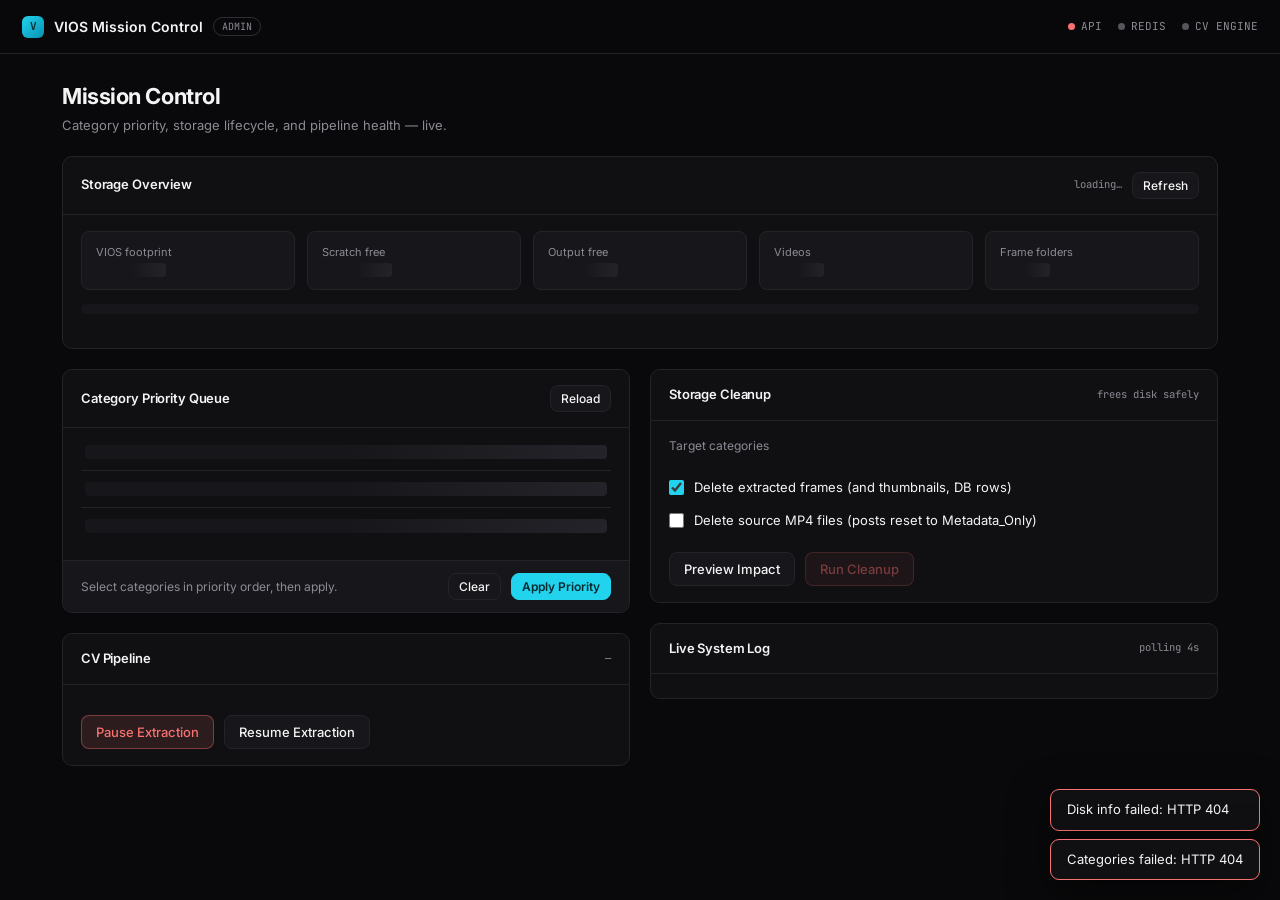
==== admin_ui.html @ 89eae7f7 "Speed up the UI, fix search, narratives, storage numbers and graph clicks Six defects, each with an " ====
<!DOCTYPE html>
<html lang="en">
<head>
<meta charset="UTF-8">
<meta name="viewport" content="width=device-width, initial-scale=1.0">
<meta name="theme-color" content="#09090b">
<title>VIOS — Mission Control</title>
<link rel="preconnect" href="https://fonts.googleapis.com">
<link rel="preconnect" href="https://fonts.gstatic.com" crossorigin>
<link href="https://fonts.googleapis.com/css2?family=Inter:wght@400;500;600;700&family=JetBrains+Mono:wght@400;500;600&display=swap" rel="stylesheet">
<style>
:root {
  --bg: #09090b; --surface: #101013; --surface-2: #17171b;
  --border: #232329; --border-strong: #2e2e36;
  --text: #f4f4f5; --text-dim: #8b8b94; --text-faint: #55555e;
  --accent: #22d3ee; --accent-dim: rgba(34,211,238,0.14);
  --danger: #f87171; --danger-dim: rgba(248,113,113,0.12);
  --ok: #34d399; --warn: #fbbf24;
  --radius: 10px;
  --font-sans: 'Inter', system-ui, sans-serif;
  --font-mono: 'JetBrains Mono', ui-monospace, monospace;
}
* { margin: 0; padding: 0; box-sizing: border-box; }
html, body { min-height: 100%; background: var(--bg); }
body { font-family: var(--font-sans); color: var(--text); font-size: 14px; line-height: 1.5; -webkit-font-smoothing: antialiased; }
button { font-family: inherit; cursor: pointer; }
::-webkit-scrollbar { width: 8px; height: 8px; }
::-webkit-scrollbar-thumb { background: var(--border-strong); border-radius: 4px; }

header.topbar {
  position: sticky; top: 0; z-index: 50;
  display: flex; align-items: center; gap: 14px;
  padding: 0 22px; height: 54px;
  border-bottom: 1px solid var(--border);
  background: rgba(9,9,11,0.92); backdrop-filter: blur(8px);
}
.brand { display: flex; align-items: center; gap: 10px; }
.brand-mark {
  width: 22px; height: 22px; border-radius: 6px;
  background: linear-gradient(135deg, var(--accent), #0891b2);
  display: flex; align-items: center; justify-content: center;
  font-family: var(--font-mono); font-weight: 600; font-size: 11px; color: #062a30;
}
.brand-name { font-weight: 600; font-size: 14px; }
.brand-tag { font-family: var(--font-mono); font-size: 10px; color: var(--text-dim); border: 1px solid var(--border-strong); border-radius: 99px; padding: 1px 8px; }
.health-strip { margin-left: auto; display: flex; align-items: center; gap: 16px; font-family: var(--font-mono); font-size: 11px; color: var(--text-dim); }
.pill { display: flex; align-items: center; gap: 6px; }
.dot { width: 7px; height: 7px; border-radius: 50%; background: var(--text-faint); }
.dot.on { background: var(--ok); box-shadow: 0 0 8px rgba(52,211,153,0.5); }
.dot.off { background: var(--danger); }
.dot.warn { background: var(--warn); }

main { max-width: 1200px; margin: 0 auto; padding: 26px 22px 60px; display: flex; flex-direction: column; gap: 20px; }

.page-title h1 { font-size: 22px; font-weight: 700; letter-spacing: -0.02em; }
.page-title p { color: var(--text-dim); font-size: 13px; margin-top: 3px; }

.row { display: flex; gap: 20px; flex-wrap: wrap; }
.col { flex: 1; min-width: 320px; display: flex; flex-direction: column; gap: 20px; }

.card { background: var(--surface); border: 1px solid var(--border); border-radius: var(--radius); }
.card-head { display: flex; align-items: center; justify-content: space-between; gap: 10px; padding: 15px 18px; border-bottom: 1px solid var(--border); }
.card-head h2 { font-size: 13px; font-weight: 600; letter-spacing: -0.01em; }
.card-head .sub { font-family: var(--font-mono); font-size: 10.5px; color: var(--text-dim); }
.card-body { padding: 16px 18px; }

/* stat grid */
.stat-grid { display: grid; grid-template-columns: repeat(auto-fit, minmax(120px, 1fr)); gap: 12px; }
.stat { background: var(--surface-2); border: 1px solid var(--border); border-radius: 8px; padding: 12px 14px; }
.stat .lbl { font-size: 11px; color: var(--text-dim); margin-bottom: 3px; }
.stat .val { font-family: var(--font-mono); font-size: 18px; font-weight: 600; letter-spacing: -0.02em; }
.stat .val small { font-size: 11px; color: var(--text-dim); font-weight: 400; }

.disk-bar { display: flex; height: 10px; border-radius: 5px; overflow: hidden; background: var(--surface-2); margin: 14px 0 8px; }
.disk-bar div { height: 100%; transition: width 0.35s ease; }
.disk-legend { display: flex; flex-wrap: wrap; gap: 14px; font-family: var(--font-mono); font-size: 10.5px; color: var(--text-dim); }
/* Colour comes from the --c custom property each segment sets, so the legend
   and the bar can never drift out of sync the way two hardcoded lists did. */
.disk-legend .lg::before { content: ''; display: inline-block; width: 8px; height: 8px; border-radius: 2px; margin-right: 5px; vertical-align: -1px; background: var(--c, var(--border-strong)); }
.disk-legend .lg b { color: var(--text); font-weight: 600; }
.disk-host { margin-top: 10px; font-family: var(--font-mono); font-size: 10px; color: var(--text-dim); opacity: 0.75; }

/* Output-quota meter. Kaggle stops writes at ~19.5 GB no matter what the host
   mount reports, so this is the number that actually ends a session. */
.qbar { height: 4px; border-radius: 2px; background: var(--border); margin-top: 7px; overflow: hidden; }
.qbar::after { content: ''; display: block; height: 100%; width: var(--pct, 0%); background: var(--qc, var(--ok)); transition: width 0.35s ease; }
.qnote { font-family: var(--font-mono); font-size: 9.5px; color: var(--text-dim); margin-top: 4px; }

/* buttons */
.btn {
  display: inline-flex; align-items: center; gap: 7px; justify-content: center;
  background: var(--surface-2); color: var(--text);
  border: 1px solid var(--border); border-radius: 8px;
  padding: 8px 14px; font-size: 13px; font-weight: 500;
  transition: border-color 0.15s, background 0.15s;
}
.btn:hover:not(:disabled) { border-color: var(--border-strong); background: var(--border); }
.btn:disabled { opacity: 0.45; cursor: not-allowed; }
.btn.primary { background: var(--accent); border-color: var(--accent); color: #062a30; font-weight: 600; }
.btn.primary:hover:not(:disabled) { filter: brightness(1.1); background: var(--accent); }
.btn.danger { background: var(--danger-dim); border-color: rgba(248,113,113,0.4); color: var(--danger); }
.btn.danger:hover:not(:disabled) { border-color: var(--danger); }
.btn.sm { padding: 5px 10px; font-size: 12px; }
.btn .spin { width: 12px; height: 12px; border: 2px solid rgba(0,0,0,0.2); border-top-color: currentColor; border-radius: 50%; animation: rot 0.8s linear infinite; }
@keyframes rot { to { transform: rotate(360deg); } }

/* category table */
.cat-list { display: flex; flex-direction: column; }
.cat-row {
  display: flex; align-items: center; gap: 12px;
  padding: 11px 4px; border-bottom: 1px solid var(--border);
}
.cat-row:last-child { border-bottom: none; }
.cat-check {
  width: 18px; height: 18px; flex-shrink: 0; border-radius: 5px;
  border: 1.5px solid var(--border-strong); background: var(--surface-2);
  display: flex; align-items: center; justify-content: center;
  cursor: pointer; transition: all 0.12s; color: transparent; font-size: 12px;
}
.cat-row.sel .cat-check { background: var(--accent); border-color: var(--accent); color: #062a30; }
.cat-name { font-weight: 500; font-size: 13px; flex: 1; min-width: 0; white-space: nowrap; overflow: hidden; text-overflow: ellipsis; }
.cat-row.sel .cat-name { color: var(--accent); }
.cat-stats { display: flex; gap: 10px; font-family: var(--font-mono); font-size: 10.5px; color: var(--text-dim); flex-shrink: 0; }
.q-badge {
  font-family: var(--font-mono); font-size: 10px; color: var(--accent);
  background: var(--accent-dim); border-radius: 99px; padding: 1px 8px; flex-shrink: 0;
}
.apply-bar {
  display: flex; align-items: center; gap: 10px; flex-wrap: wrap;
  padding: 12px 18px; border-top: 1px solid var(--border);
  background: var(--surface-2); border-radius: 0 0 var(--radius) var(--radius);
}
.apply-note { font-size: 12px; color: var(--text-dim); flex: 1; min-width: 160px; }

/* cleanup */
.chk-line { display: flex; align-items: center; gap: 10px; padding: 7px 0; cursor: pointer; user-select: none; font-size: 13px; }
.chk-line input { accent-color: var(--accent); width: 15px; height: 15px; }
.preview-box {
  display: none; margin-top: 12px; padding: 12px 14px;
  background: var(--danger-dim); border: 1px solid rgba(248,113,113,0.35);
  border-radius: 8px; font-size: 13px;
}
.preview-box.on { display: block; }
.preview-box b { font-family: var(--font-mono); color: var(--danger); }
.cleanup-cats { display: flex; flex-wrap: wrap; gap: 7px; margin-bottom: 8px; }
.cc-chip {
  font-size: 12px; padding: 4px 12px; border-radius: 99px;
  border: 1px solid var(--border-strong); background: var(--surface-2);
  color: var(--text-dim); cursor: pointer; transition: all 0.12s;
}
.cc-chip.sel { border-color: var(--danger); color: var(--danger); background: var(--danger-dim); }

/* queue metrics */
.qm-grid { display: grid; grid-template-columns: repeat(auto-fit, minmax(110px, 1fr)); gap: 10px; }

/* logs */
.log-box {
  max-height: 300px; overflow-y: auto; padding: 12px 16px;
  font-family: var(--font-mono); font-size: 11px; line-height: 1.75; color: var(--text-dim);
}
.log-line { white-space: nowrap; overflow: hidden; text-overflow: ellipsis; }
.log-line .lv-ERROR { color: var(--danger); } .log-line .lv-WARN { color: var(--warn); }
.log-line .lv-SUCCESS { color: var(--ok); } .log-line .lv-INFO { color: var(--text-dim); }
.log-line .src { color: var(--accent); }

/* skeleton + toast */
.skel { height: 14px; border-radius: 4px; background: linear-gradient(90deg, var(--surface-2) 25%, var(--border) 50%, var(--surface-2) 75%); background-size: 200% 100%; animation: shim 1.4s infinite; }
@keyframes shim { to { background-position: -200% 0; } }
.toasts { position: fixed; bottom: 20px; right: 20px; z-index: 200; display: flex; flex-direction: column; gap: 8px; }
.toast {
  background: var(--surface); border: 1px solid var(--border-strong); border-radius: 9px;
  padding: 10px 16px; font-size: 13px; max-width: 380px;
  box-shadow: 0 12px 40px rgba(0,0,0,0.55); animation: slideIn 0.22s ease;
}
.toast.err { border-color: var(--danger); } .toast.ok { border-color: var(--ok); }
@keyframes slideIn { from { transform: translateX(24px); opacity: 0; } to { transform: none; opacity: 1; } }

/* confirm modal */
.modal-bg { position: fixed; inset: 0; background: rgba(0,0,0,0.65); z-index: 150; display: none; align-items: center; justify-content: center; padding: 20px; }
.modal-bg.on { display: flex; }
.modal { background: var(--surface); border: 1px solid var(--border-strong); border-radius: 14px; padding: 24px; max-width: 420px; width: 100%; box-shadow: 0 24px 80px rgba(0,0,0,0.7); }
.modal h3 { font-size: 16px; font-weight: 700; margin-bottom: 8px; }
.modal p { font-size: 13px; color: var(--text-dim); margin-bottom: 18px; }
.modal p b { color: var(--danger); font-family: var(--font-mono); }
.modal .acts { display: flex; gap: 10px; justify-content: flex-end; }
</style>
</head>
<body>

<header class="topbar">
  <div class="brand">
    <div class="brand-mark">V</div>
    <span class="brand-name">VIOS Mission Control</span>
    <span class="brand-tag">ADMIN</span>
  </div>
  <div class="health-strip">
    <span class="pill"><span class="dot" id="dotApi"></span>API</span>
    <span class="pill"><span class="dot" id="dotRedis"></span>REDIS</span>
    <span class="pill"><span class="dot" id="dotCv"></span>CV ENGINE</span>
  </div>
</header>

<main>
  <div class="page-title">
    <h1>Mission Control</h1>
    <p>Category priority, storage lifecycle, and pipeline health — live.</p>
  </div>

  <!-- DISK -->
  <section class="card">
    <div class="card-head">
      <h2>Storage Overview</h2>
      <div style="display:flex;align-items:center;gap:10px;margin-left:auto">
        <span class="sub" id="diskSub">loading…</span>
        <button class="btn sm" onclick="loadDisk(true)" title="Re-walk the directories now, bypassing the 20s cache">Refresh</button>
      </div>
    </div>
    <div class="card-body">
      <div class="stat-grid" id="diskStats">
        <div class="stat"><div class="lbl">VIOS footprint</div><div class="val skel" style="width:70px">&nbsp;</div></div>
        <div class="stat"><div class="lbl">Scratch free</div><div class="val skel" style="width:70px">&nbsp;</div></div>
        <div class="stat"><div class="lbl">Output free</div><div class="val skel" style="width:70px">&nbsp;</div></div>
        <div class="stat"><div class="lbl">Videos</div><div class="val skel" style="width:50px">&nbsp;</div></div>
        <div class="stat"><div class="lbl">Frame folders</div><div class="val skel" style="width:50px">&nbsp;</div></div>
      </div>
      <div class="disk-bar" id="diskBar"></div>
      <div class="disk-legend" id="diskLegend"></div>
      <div class="disk-host" id="diskHost"></div>
    </div>
  </section>

  <div class="row">
    <div class="col">
      <!-- CATEGORY CONTROL -->
      <section class="card">
        <div class="card-head">
          <h2>Category Priority Queue</h2>
          <button class="btn sm" onclick="loadCategories(true)">Reload</button>
        </div>
        <div class="card-body" style="padding-top:6px">
          <div class="cat-list" id="catList">
            <div class="cat-row"><div class="skel" style="width:100%">&nbsp;</div></div>
            <div class="cat-row"><div class="skel" style="width:100%">&nbsp;</div></div>
            <div class="cat-row"><div class="skel" style="width:100%">&nbsp;</div></div>
          </div>
        </div>
        <div class="apply-bar">
          <span class="apply-note" id="applyNote">Select categories in priority order, then apply.</span>
          <button class="btn sm" onclick="clearSelection()">Clear</button>
          <button class="btn primary sm" id="applyBtn" onclick="applyCategories()">Apply Priority</button>
        </div>
      </section>

      <!-- QUEUE CONTROL -->
      <section class="card">
        <div class="card-head">
          <h2>CV Pipeline</h2>
          <span class="sub" id="cvState">—</span>
        </div>
        <div class="card-body">
          <div class="qm-grid" id="qmGrid"></div>
          <div style="display:flex; gap:10px; margin-top:14px">
            <button class="btn danger" id="pauseBtn" onclick="pipeline('pause')">Pause Extraction</button>
            <button class="btn" id="resumeBtn" onclick="pipeline('resume')">Resume Extraction</button>
          </div>
        </div>
      </section>
    </div>

    <div class="col">
      <!-- STORAGE CLEANUP -->
      <section class="card">
        <div class="card-head">
          <h2>Storage Cleanup</h2>
          <span class="sub">frees disk safely</span>
        </div>
        <div class="card-body">
          <div style="font-size:12px;color:var(--text-dim);margin-bottom:8px">Target categories</div>
          <div class="cleanup-cats" id="cleanupCats"></div>
          <label class="chk-line"><input type="checkbox" id="chkFrames" checked> Delete extracted frames (and thumbnails, DB rows)</label>
          <label class="chk-line"><input type="checkbox" id="chkVideos"> Delete source MP4 files (posts reset to Metadata_Only)</label>
          <div style="display:flex; gap:10px; margin-top:14px">
            <button class="btn" id="previewBtn" onclick="previewCleanup()">Preview Impact</button>
            <button class="btn danger" id="cleanBtn" onclick="askCleanup()" disabled>Run Cleanup</button>
          </div>
          <div class="preview-box" id="previewBox"></div>
        </div>
      </section>

      <!-- LOGS -->
      <section class="card">
        <div class="card-head">
          <h2>Live System Log</h2>
          <span class="sub" id="logSub">polling 4s</span>
        </div>
        <div class="log-box" id="logBox"></div>
      </section>
    </div>
  </div>
</main>

<div class="toasts" id="toasts"></div>

<div class="modal-bg" id="modalBg">
  <div class="modal">
    <h3>Confirm destructive cleanup</h3>
    <p id="modalText"></p>
    <div class="acts">
      <button class="btn" onclick="closeModal()">Cancel</button>
      <button class="btn danger" id="modalConfirm">Delete Permanently</button>
    </div>
  </div>
</div>

<script>
'use strict';
const $ = id => document.getElementById(id);

/* Escape anything interpolated into innerHTML. Disk paths and category names
   come from the filesystem, so they are not trusted markup. */
const esc = s => String(s ?? '').replace(/[&<>"']/g,
  c => ({ '&': '&amp;', '<': '&lt;', '>': '&gt;', '"': '&quot;', "'": '&#39;' }[c]));

/* ═══════ RESILIENT API LAYER ═══════
   Every call: 12s timeout, one automatic retry on network failure,
   structured error extraction — no more silent/opaque "API error". */
async function api(url, opts = {}, retries = 1) {
  for (let attempt = 0; ; attempt++) {
    const ctl = new AbortController();
    const timer = setTimeout(() => ctl.abort(), 12000);
    try {
      const res = await fetch(url, { ...opts, signal: ctl.signal });
      clearTimeout(timer);
      let data = null;
      try { data = await res.json(); } catch (e) { /* non-JSON */ }
      if (!res.ok) {
        const msg = (data && data.error) ? data.error : `HTTP ${res.status}`;
        throw new Error(msg);
      }
      setApiDot(true);
      return data;
    } catch (err) {
      clearTimeout(timer);
      const transient = err.name === 'AbortError' || err.message.includes('fetch') || err.message.includes('network');
      if (attempt < retries && transient) { await new Promise(r => setTimeout(r, 700)); continue; }
      setApiDot(false);
      throw err;
    }
  }
}
function setApiDot(ok) { $('dotApi').className = 'dot ' + (ok ? 'on' : 'off'); }

function showToast(msg, type = 'info') {
  const t = document.createElement('div');
  t.className = 'toast' + (type === 'error' ? ' err' : type === 'ok' ? ' ok' : '');
  t.textContent = msg;
  $('toasts').appendChild(t);
  setTimeout(() => { t.style.opacity = '0'; t.style.transition = 'opacity 0.3s'; setTimeout(() => t.remove(), 320); }, 3800);
}

/* ═══════ DISK ═══════
   Every number here is VIOS's own footprint, measured by walking the
   directories VIOS writes. The host mount's usage is shown separately as
   headroom — on shared infrastructure most of it is other tenants' bytes,
   and reporting it as "used" made the panel read 7075 GB when VIOS held 9. */
const DISK_SEGS = [
  ['videos',     'Videos',       '#4ea1ff'],
  ['frames',     'Frames',       '#37d39b'],
  ['thumbnails', 'Thumbs',       '#ffc857'],
  ['models',     'Model cache',  '#b78cff'],
  ['qdrant',     'Vectors',      '#ff8ac4'],
  ['neo4j',      'Graph',        '#7fe3d4'],
  ['archive',    'Omni archive', '#ff9f6e'],
  ['datalake',   'Data lake',    '#9aa7b8'],
];

async function loadDisk(manual = false) {
  try {
    const d = await api('/api/admin/disk' + (manual ? '?refresh=1' : ''));
    const b = d.breakdown || {};
    const labels = d.labels || {};
    const tiers = d.tiers || {};
    const host = d.host || {};
    const quota = tiers.output?.quota || {};
    const used = d.vios_used_gb ?? 0;

    $('diskSub').textContent =
      `${used} GB held by VIOS · ${tiers.scratch?.free_gb ?? 0} GB free on scratch`
      + (quota.tracked ? ` · output ${quota.pct_used}% of quota` : '');

    // The output quota leads, because it is the number that ends the session.
    // Scratch has ~1 TB free and is ephemeral; output is capped at ~19.5 GB and
    // is what "No space left on device" actually refers to.
    const qState = quota.state || 'ok';
    const qColor = qState === 'critical' ? 'var(--danger)'
                 : qState === 'warn' ? 'var(--warn)' : 'var(--ok)';
    $('diskStats').innerHTML = `
      <div class="stat" title="Sum of every directory VIOS writes — videos, frames, thumbnails, model cache, vectors, graph, archive and the data lake. Symlinked and hardlinked files are counted once.">
        <div class="lbl">VIOS footprint</div><div class="val">${used}<small> GB</small></div></div>
      <div class="stat" title="Free space on ${esc(tiers.scratch?.path || '?')} — ephemeral, cleared when the session ends.">
        <div class="lbl">Scratch free</div><div class="val">${tiers.scratch?.free_gb ?? 0}<small> GB</small></div></div>
      ${quota.tracked ? `
      <div class="stat" style="border-color:${qColor}33" title="Kaggle caps the output directory at ${quota.quota_gb} GB. This is the real limit — the host mount reports terabytes free, but writes fail at the quota.">
        <div class="lbl">Output quota</div>
        <div class="val" style="color:${qColor}">${quota.free_gb}<small> GB free</small></div>
        <div class="qbar" style="--pct:${Math.min(quota.pct_used, 100)}%;--qc:${qColor}"></div>
        <div class="qnote">${quota.used_gb} / ${quota.quota_gb} GB used</div>
      </div>` : `
      <div class="stat" title="Free space on ${esc(tiers.output?.path || '?')}.">
        <div class="lbl">Output free</div><div class="val">${tiers.output?.free_gb ?? 0}<small> GB</small></div></div>`}
      <div class="stat"><div class="lbl">Videos</div><div class="val">${d.video_file_count ?? 0}</div></div>
      <div class="stat"><div class="lbl">Frame folders</div><div class="val">${d.frame_folder_count ?? 0}</div></div>`;

    // Bar segments are proportional to VIOS's footprint, so they always sum
    // to 100% of something meaningful.
    const total = Math.max(used, 0.001);
    const pct = x => Math.max((x / total) * 100, 0).toFixed(2) + '%';
    $('diskBar').innerHTML = DISK_SEGS
      .filter(([k]) => (b[`${k}_gb`] || 0) > 0)
      .map(([k, name, color]) => {
        const gb = b[`${k}_gb`] || 0;
        return `<div style="width:${pct(gb)};background:${color}"
                     title="${esc(labels[k] || name)}: ${gb} GB (${pct(gb)} of VIOS's footprint)"></div>`;
      }).join('') || '<div style="width:100%;background:var(--line)"></div>';

    $('diskLegend').innerHTML = DISK_SEGS.map(([k, name, color]) => {
      const gb = b[`${k}_gb`] || 0;
      return `<span class="lg" style="--c:${color}${gb > 0 ? '' : ';opacity:.45'}">
                ${esc(labels[k] || name)} <b>${gb}</b> GB</span>`;
    }).join('');

    // Host mount is infrastructure trivia, not a VIOS measurement — kept for
    // context but never presented as this system's usage.
    $('diskHost').textContent = host.total_gb
      ? `Host mount ${esc(host.path || '')}: ${host.free_gb} GB free of ${host.total_gb} GB `
        + `(shared infrastructure — not VIOS's data)`
      : '';
  } catch (e) { showToast(`Disk info failed: ${e.message}`, 'error'); }
}

/* ═══════ CATEGORY CONTROL ═══════ */
let categories = [];
let selection = [];   // ordered priority list

async function loadCategories(manual = false) {
  try {
    const d = await api('/api/admin/categories');
    categories = d.categories || [];
    // Seed the selection from server truth (active_order), unless user is mid-edit
    if (!manual || selection.length === 0) selection = [...(d.active_order || [])];
    $('dotRedis').className = 'dot ' + (d.redis_online ? 'on' : 'off');
    renderCategories();
    renderCleanupChips();
    if (manual) showToast('Categories reloaded', 'ok');
  } catch (e) { showToast(`Categories failed: ${e.message}`, 'error'); }
}

function renderCategories() {
  const list = $('catList');
  if (!categories.length) {
    list.innerHTML = '<div style="padding:14px 4px;color:var(--text-dim);font-size:13px">No categories found in database.</div>';
    return;
  }
  const frag = document.createDocumentFragment();
  categories.forEach(c => {
    const row = document.createElement('div');
    const pos = selection.indexOf(c.name);
    row.className = 'cat-row' + (pos >= 0 ? ' sel' : '');
    row.innerHTML = `
      <div class="cat-check">&#10003;</div>
      <div class="cat-name">${c.name}</div>
      ${pos >= 0 ? `<span class="q-badge">P${pos + 1}</span>` : ''}
      <div class="cat-stats">
        <span>${c.video_count}vid</span>
        <span>${c.extracted_count}ext</span>
        <span>${c.disk_usage_mb >= 1024 ? (c.disk_usage_mb / 1024).toFixed(1) + 'GB' : c.disk_usage_mb + 'MB'}</span>
      </div>`;
    row.onclick = () => toggleCat(c.name);
    frag.appendChild(row);
  });
  list.replaceChildren(frag);
  $('applyNote').textContent = selection.length
    ? `Priority: ${selection.join(' → ')}`
    : 'No active categories — downloader runs in global order.';
}

function toggleCat(name) {
  const i = selection.indexOf(name);
  if (i >= 0) selection.splice(i, 1); else selection.push(name);
  renderCategories();
}
function clearSelection() { selection = []; renderCategories(); }

async function applyCategories() {
  const btn = $('applyBtn');
  btn.disabled = true; btn.innerHTML = '<span class="spin"></span> Applying…';
  try {
    const d = await api('/api/admin/categories/activate', {
      method: 'POST',
      headers: { 'Content-Type': 'application/json' },
      body: JSON.stringify({ categories: selection }),
    });
    showToast(selection.length
      ? `Priority applied: ${d.active_categories.join(' → ')}`
      : 'Priority cleared — global order restored', 'ok');
    if (d.ignored && d.ignored.length) showToast(`Ignored unknown: ${d.ignored.join(', ')}`, 'error');
    loadCategories();
  } catch (e) { showToast(`Apply failed: ${e.message}`, 'error'); }
  finally { btn.disabled = false; btn.textContent = 'Apply Priority'; }
}

/* ═══════ STORAGE CLEANUP ═══════ */
let cleanupSel = new Set();
function renderCleanupChips() {
  const box = $('cleanupCats');
  const frag = document.createDocumentFragment();
  categories.forEach(c => {
    const chip = document.createElement('button');
    chip.className = 'cc-chip' + (cleanupSel.has(c.name) ? ' sel' : '');
    chip.textContent = c.name;
    chip.onclick = () => {
      if (cleanupSel.has(c.name)) cleanupSel.delete(c.name); else cleanupSel.add(c.name);
      renderCleanupChips();
      $('cleanBtn').disabled = true;
      $('previewBox').classList.remove('on');
    };
    frag.appendChild(chip);
  });
  box.replaceChildren(frag);
}

function cleanupPayload() {
  return {
    categories: [...cleanupSel],
    delete_frames: $('chkFrames').checked,
    delete_videos: $('chkVideos').checked,
  };
}

async function previewCleanup() {
  const p = cleanupPayload();
  if (!p.categories.length) return showToast('Pick at least one category chip first', 'error');
  if (!p.delete_frames && !p.delete_videos) return showToast('Tick frames and/or videos to delete', 'error');
  const btn = $('previewBtn');
  btn.disabled = true; btn.innerHTML = '<span class="spin"></span> Calculating…';
  try {
    const d = await api('/api/admin/storage/preview', {
      method: 'POST', headers: { 'Content-Type': 'application/json' }, body: JSON.stringify(p),
    });
    $('previewBox').innerHTML =
      `Would free <b>${d.would_free_gb} GB</b> — ${d.affected_videos} video files, ${d.affected_frame_folders} frame folders.`;
    $('previewBox').classList.add('on');
    $('cleanBtn').disabled = false;
  } catch (e) { showToast(`Preview failed: ${e.message}`, 'error'); }
  finally { btn.disabled = false; btn.textContent = 'Preview Impact'; }
}

function askCleanup() {
  const p = cleanupPayload();
  $('modalText').innerHTML =
    `This permanently deletes ${p.delete_frames ? '<b>frames</b>' : ''}${p.delete_frames && p.delete_videos ? ' and ' : ''}${p.delete_videos ? '<b>videos</b>' : ''} ` +
    `for: <b>${p.categories.join(', ')}</b>. Database and Redis state will be updated so content can be re-processed later.`;
  $('modalBg').classList.add('on');
  $('modalConfirm').onclick = runCleanup;
}
function closeModal() { $('modalBg').classList.remove('on'); }
$('modalBg').addEventListener('click', e => { if (e.target === $('modalBg')) closeModal(); });

async function runCleanup() {
  closeModal();
  const btn = $('cleanBtn');
  btn.disabled = true; btn.innerHTML = '<span class="spin"></span> Deleting…';
  try {
    const d = await api('/api/admin/storage/cleanup', {
      method: 'POST', headers: { 'Content-Type': 'application/json' },
      body: JSON.stringify(cleanupPayload()),
    }, 0); // never auto-retry a destructive op
    showToast(`Freed ${d.freed_gb} GB (${d.deleted_videos} videos, ${d.deleted_frame_folders} frame folders)`, 'ok');
    $('previewBox').classList.remove('on');
    cleanupSel.clear();
    renderCleanupChips();
    loadDisk();
    loadCategories();
  } catch (e) { showToast(`Cleanup failed: ${e.message}`, 'error'); }
  finally { btn.disabled = true; btn.textContent = 'Run Cleanup'; }
}

/* ═══════ PIPELINE / HEALTH ═══════ */
async function loadSystem() {
  try {
    const d = await api('/api/admin/system');
    $('dotRedis').className = 'dot ' + (d.redis_online ? 'on' : 'off');
    $('dotCv').className = 'dot ' + (d.redis_online ? (d.cv_paused ? 'warn' : 'on') : 'off');
    $('cvState').textContent = d.cv_paused ? 'PAUSED' : 'RUNNING';
    $('cvState').style.color = d.cv_paused ? 'var(--warn)' : 'var(--ok)';
    const qm = d.queue_metrics || {};
    const entries = Object.entries(qm).filter(([k, v]) => typeof v !== 'object');
    $('qmGrid').innerHTML = entries.length
      ? entries.map(([k, v]) => `<div class="stat"><div class="lbl">${k.replace(/_/g, ' ')}</div><div class="val">${v}</div></div>`).join('')
      : '<div style="color:var(--text-dim);font-size:12px">No queue metrics available.</div>';
  } catch (e) { /* keep last known state */ }
}

async function pipeline(action) {
  const btn = action === 'pause' ? $('pauseBtn') : $('resumeBtn');
  btn.disabled = true;
  try {
    await api(`/api/admin/queue/${action}`, { method: 'POST' });
    showToast(action === 'pause' ? 'CV extraction paused' : 'CV extraction resumed', 'ok');
    loadSystem();
  } catch (e) { showToast(`${action} failed: ${e.message}`, 'error'); }
  finally { btn.disabled = false; }
}

/* ═══════ LOGS ═══════ */
async function loadLogs() {
  try {
    const d = await api('/api/admin/logs', {}, 0);
    const box = $('logBox');
    const stick = box.scrollTop + box.clientHeight >= box.scrollHeight - 24;
    box.innerHTML = (d.logs || []).slice(-120).map(l => {
      const lvl = l.level || 'INFO';
      const msg = String(l.message || '').replace(/</g, '&lt;');
      return `<div class="log-line"><span class="src">[${l.source || 'SYS'}]</span> <span class="lv-${lvl}">${msg}</span></div>`;
    }).join('');
    if (stick) box.scrollTop = box.scrollHeight;
  } catch (e) { /* transient */ }
}

/* ═══════ BOOT + POLLING ═══════ */
(function boot() {
  loadDisk(); loadCategories(); loadSystem(); loadLogs();
  setInterval(() => { if (!document.hidden) { loadSystem(); } }, 6000);
  setInterval(() => { if (!document.hidden) { loadLogs(); } }, 4000);
  setInterval(() => { if (!document.hidden) { loadDisk(); } }, 30000);
})();
</script>
</body>
</html>
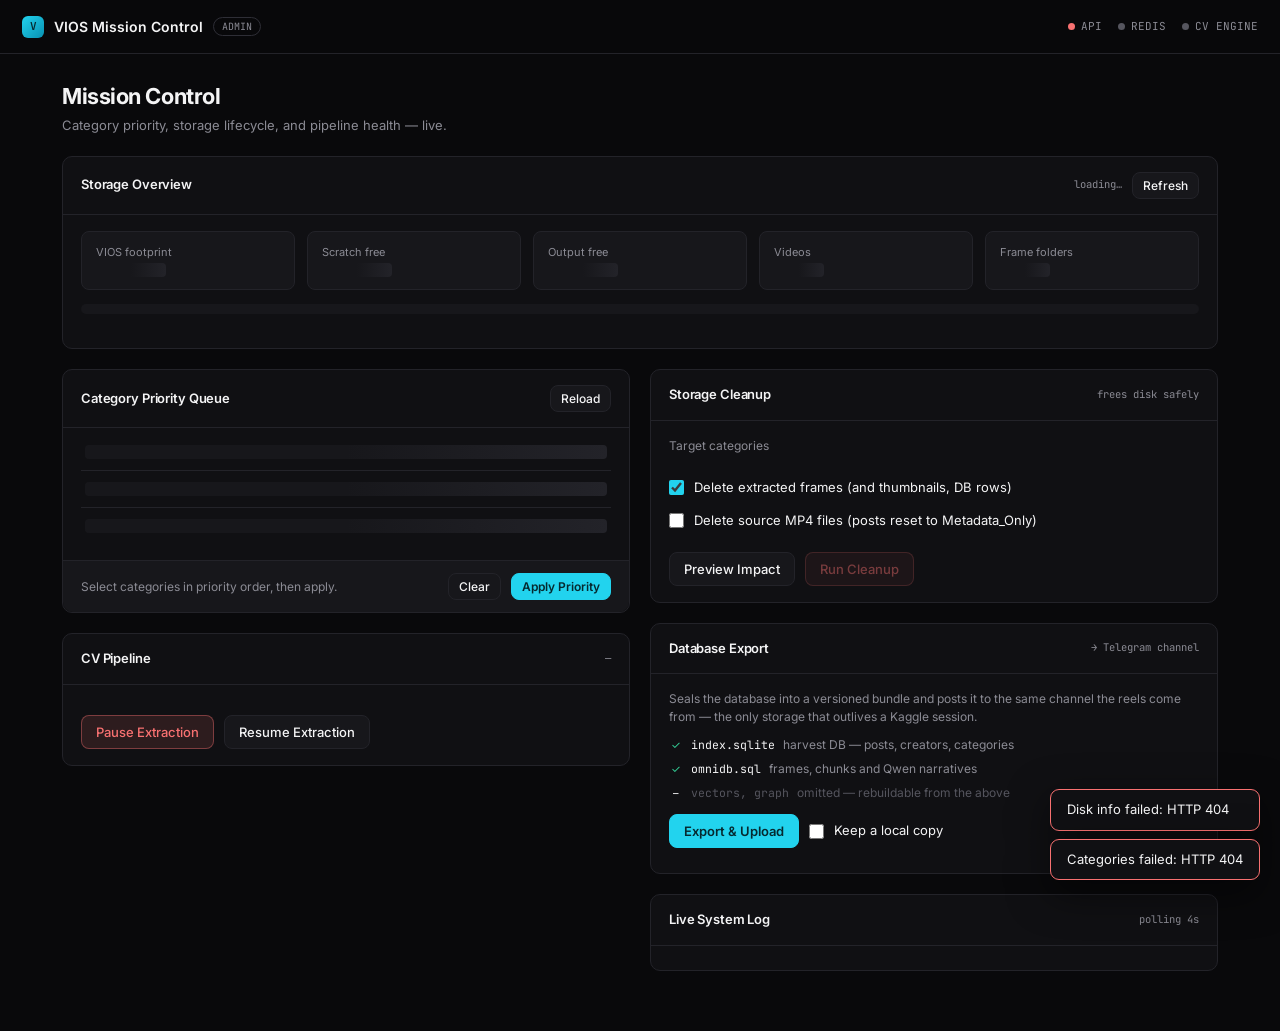
==== commit 27c5cd05: "Export the database to Telegram as a manifest-committed bundle Kaggle sessions are disposable — scra" ====
--- a/admin_ui.html
+++ b/admin_ui.html
@@ -182,7 +182,36 @@
 .modal h3 { font-size: 16px; font-weight: 700; margin-bottom: 8px; }
 .modal p { font-size: 13px; color: var(--text-dim); margin-bottom: 18px; }
 .modal p b { color: var(--danger); font-family: var(--font-mono); }
+.modal.safe p b { color: var(--accent); }
 .modal .acts { display: flex; gap: 10px; justify-content: flex-end; }
+
+/* ── Database export ──
+   Publishing to Telegram is the one action here that leaves the machine, so the
+   card states plainly what will be sent before the button is reachable. */
+.exp-what { display: flex; flex-direction: column; gap: 6px; margin-bottom: 12px; }
+.exp-item { display: flex; align-items: baseline; gap: 8px; font-size: 12.5px; }
+.exp-item .ic { width: 14px; flex-shrink: 0; text-align: center; font-size: 11px; }
+.exp-item .nm { font-family: var(--font-mono); font-size: 11.5px; color: var(--text); }
+.exp-item .ds { color: var(--text-dim); font-size: 12px; }
+.exp-item.skip .nm, .exp-item.skip .ds { color: var(--text-faint); }
+.exp-prog { display: none; margin-top: 14px; }
+.exp-prog.on { display: block; }
+.exp-stage { display: flex; align-items: baseline; justify-content: space-between; gap: 10px; font-size: 12.5px; margin-bottom: 6px; }
+.exp-stage b { font-weight: 600; }
+.exp-stage .pc { font-family: var(--font-mono); font-size: 11px; color: var(--accent); }
+.exp-detail { font-family: var(--font-mono); font-size: 10.5px; color: var(--text-dim); margin-bottom: 8px;
+              white-space: nowrap; overflow: hidden; text-overflow: ellipsis; }
+.exp-bar { height: 5px; border-radius: 3px; background: var(--border); overflow: hidden; }
+.exp-bar > div { height: 100%; background: var(--accent); width: 0%; transition: width 0.4s ease; }
+.exp-bar.err > div { background: var(--danger); }
+.exp-bar.done > div { background: var(--ok); }
+.exp-log { max-height: 118px; overflow-y: auto; margin-top: 10px; padding: 8px 10px;
+           background: var(--bg); border: 1px solid var(--border); border-radius: 7px;
+           font-family: var(--font-mono); font-size: 10px; line-height: 1.7; color: var(--text-dim); }
+.exp-log div { white-space: nowrap; overflow: hidden; text-overflow: ellipsis; }
+.exp-warn { display: none; margin-top: 10px; padding: 9px 12px; border-radius: 7px; font-size: 12px;
+            background: rgba(251,191,36,0.1); border: 1px solid rgba(251,191,36,0.35); color: var(--warn); }
+.exp-warn.on { display: block; }
 </style>
 </head>
 <body>
@@ -287,6 +316,45 @@
         </div>
       </section>
 
+      <!-- DATABASE EXPORT -->
+      <section class="card">
+        <div class="card-head">
+          <h2>Database Export</h2>
+          <span class="sub" id="expSub">→ Telegram channel</span>
+        </div>
+        <div class="card-body">
+          <div style="font-size:12px;color:var(--text-dim);margin-bottom:10px">
+            Seals the database into a versioned bundle and posts it to the same
+            channel the reels come from — the only storage that outlives a Kaggle session.
+          </div>
+          <div class="exp-what">
+            <div class="exp-item"><span class="ic" style="color:var(--ok)">✓</span>
+              <span class="nm">index.sqlite</span>
+              <span class="ds">harvest DB — posts, creators, categories</span></div>
+            <div class="exp-item"><span class="ic" style="color:var(--ok)">✓</span>
+              <span class="nm">omnidb.sql</span>
+              <span class="ds">frames, chunks and Qwen narratives</span></div>
+            <div class="exp-item skip"><span class="ic">–</span>
+              <span class="nm">vectors, graph</span>
+              <span class="ds">omitted — rebuildable from the above</span></div>
+          </div>
+          <div style="display:flex;gap:10px;align-items:center;flex-wrap:wrap">
+            <button class="btn primary" id="expBtn" onclick="askExport()">Export &amp; Upload</button>
+            <label class="chk-line" style="padding:0" title="Keep the bundle in the output directory after uploading. Costs quota; useful if you want to download it from the notebook too.">
+              <input type="checkbox" id="expKeep"> Keep a local copy
+            </label>
+          </div>
+          <div class="exp-warn" id="expWarn"></div>
+          <div class="qnote" id="expBundles" style="margin-top:9px"></div>
+          <div class="exp-prog" id="expProg">
+            <div class="exp-stage"><b id="expStage">—</b><span class="pc" id="expPct">0%</span></div>
+            <div class="exp-detail" id="expDetail"></div>
+            <div class="exp-bar" id="expBar"><div></div></div>
+            <div class="exp-log" id="expLog"></div>
+          </div>
+        </div>
+      </section>
+
       <!-- LOGS -->
       <section class="card">
         <div class="card-head">
@@ -302,8 +370,8 @@
 <div class="toasts" id="toasts"></div>
 
 <div class="modal-bg" id="modalBg">
-  <div class="modal">
-    <h3>Confirm destructive cleanup</h3>
+  <div class="modal" id="modalCard">
+    <h3 id="modalTitle">Confirm destructive cleanup</h3>
     <p id="modalText"></p>
     <div class="acts">
       <button class="btn" onclick="closeModal()">Cancel</button>
@@ -372,6 +440,7 @@
   ['neo4j',      'Graph',        '#7fe3d4'],
   ['archive',    'Omni archive', '#ff9f6e'],
   ['datalake',   'Data lake',    '#9aa7b8'],
+  ['exports',    'DB exports',   '#c4b5fd'],
 ];
 
 async function loadDisk(manual = false) {
@@ -555,13 +624,29 @@
   finally { btn.disabled = false; btn.textContent = 'Preview Impact'; }
 }
 
+/* One modal, two callers. The cleanup path deletes and the export path
+   publishes; both are irreversible enough to deserve a confirm, so the copy and
+   the button styling are parameters rather than markup. */
+function askConfirm({ title, html, confirmLabel, danger = true, onConfirm }) {
+  $('modalTitle').textContent = title;
+  $('modalText').innerHTML = html;
+  $('modalCard').classList.toggle('safe', !danger);
+  const btn = $('modalConfirm');
+  btn.textContent = confirmLabel;
+  btn.className = 'btn ' + (danger ? 'danger' : 'primary');
+  btn.onclick = onConfirm;
+  $('modalBg').classList.add('on');
+}
+
 function askCleanup() {
   const p = cleanupPayload();
-  $('modalText').innerHTML =
-    `This permanently deletes ${p.delete_frames ? '<b>frames</b>' : ''}${p.delete_frames && p.delete_videos ? ' and ' : ''}${p.delete_videos ? '<b>videos</b>' : ''} ` +
-    `for: <b>${p.categories.join(', ')}</b>. Database and Redis state will be updated so content can be re-processed later.`;
-  $('modalBg').classList.add('on');
-  $('modalConfirm').onclick = runCleanup;
+  askConfirm({
+    title: 'Confirm destructive cleanup',
+    html: `This permanently deletes ${p.delete_frames ? '<b>frames</b>' : ''}${p.delete_frames && p.delete_videos ? ' and ' : ''}${p.delete_videos ? '<b>videos</b>' : ''} ` +
+          `for: <b>${esc(p.categories.join(', '))}</b>. Database and Redis state will be updated so content can be re-processed later.`,
+    confirmLabel: 'Delete Permanently',
+    onConfirm: runCleanup,
+  });
 }
 function closeModal() { $('modalBg').classList.remove('on'); }
 $('modalBg').addEventListener('click', e => { if (e.target === $('modalBg')) closeModal(); });
@@ -585,6 +670,112 @@
   finally { btn.disabled = true; btn.textContent = 'Run Cleanup'; }
 }
 
+/* ═══════ DATABASE EXPORT ═══════
+   The export runs in a background thread on the server, so the button only
+   starts it; everything the user sees afterwards comes from polling status.
+   Polling is 1.5s while a job runs and 15s otherwise — a run started from
+   another tab (or one still going from before a refresh) has to show up here
+   without the user doing anything. */
+let expTimer = null;
+let expPolling = false;
+
+function askExport() {
+  const keep = $('expKeep').checked;
+  askConfirm({
+    title: 'Upload the database to Telegram?',
+    html: 'A snapshot of the harvest database and the Omniscient narratives will be '
+        + 'compressed and <b>posted to the source channel</b>, ending with a manifest '
+        + 'message that commits the bundle. Anyone with access to that channel can '
+        + 'download it.'
+        + (keep ? '<br><br>A local copy will also be kept in the output directory.' : ''),
+    confirmLabel: 'Export & Upload',
+    danger: false,
+    onConfirm: () => { closeModal(); startExport(keep); },
+  });
+}
+
+async function startExport(keep) {
+  const btn = $('expBtn');
+  btn.disabled = true; btn.innerHTML = '<span class="spin"></span> Starting…';
+  try {
+    await api('/api/admin/export/start', {
+      method: 'POST', headers: { 'Content-Type': 'application/json' },
+      body: JSON.stringify({ keep_local: !!keep }),
+    }, 0);                       // never auto-retry: a retry would double-post
+    showToast('Export started — building bundle', 'ok');
+    // Take over the idle poll immediately so the first stage shows up now
+    // rather than up to 15s later.
+    expPolling = true;
+    pollExport();
+  } catch (e) {
+    showToast(`Export failed to start: ${e.message}`, 'error');
+    btn.disabled = false; btn.textContent = 'Export & Upload';
+  }
+}
+
+function renderExport(st) {
+  const running = st.state === 'running';
+  const btn = $('expBtn');
+  btn.disabled = running;
+  btn.innerHTML = running ? '<span class="spin"></span> Exporting…' : 'Export &amp; Upload';
+
+  // Secrets missing means the bundle still builds but never leaves the machine.
+  // Say so before the run, not after.
+  const missing = st.telegram_missing || [];
+  const warn = $('expWarn');
+  warn.classList.toggle('on', missing.length > 0);
+  if (missing.length) {
+    warn.textContent = `Telegram is not configured (${missing.join(', ')}). `
+                     + `An export will still build the bundle on disk, but cannot upload it.`;
+  }
+  $('expSub').textContent = missing.length ? 'local bundle only' : '→ Telegram channel';
+
+  if (st.state === 'idle') { $('expProg').classList.remove('on'); return; }
+  $('expProg').classList.add('on');
+  $('expStage').textContent = st.stage || '—';
+  $('expPct').textContent = (st.pct ?? 0) + '%';
+  $('expDetail').textContent = st.detail || '';
+  const bar = $('expBar');
+  bar.className = 'exp-bar' + (st.state === 'error' ? ' err' : st.state === 'done' ? ' done' : '');
+  bar.firstElementChild.style.width = (st.state === 'done' ? 100 : (st.pct ?? 0)) + '%';
+  $('expLog').innerHTML = (st.log || []).map(l => `<div>${esc(l)}</div>`).join('');
+  $('expLog').scrollTop = $('expLog').scrollHeight;
+}
+
+/* Bundles still on disk. These count against the output quota, so the panel
+   names them rather than letting them accumulate unseen. */
+async function loadBundles() {
+  try {
+    const d = await api('/api/admin/export/bundles', {}, 0);
+    const list = d.bundles || [];
+    const el = $('expBundles');
+    if (!list.length) { el.textContent = ''; return; }
+    const total = list.reduce((s, b) => s + (b.size_mb || 0), 0);
+    el.textContent = `${list.length} bundle(s) on disk · ${total >= 1024 ? (total / 1024).toFixed(2) + ' GB' : total.toFixed(0) + ' MB'}`
+                   + ` · newest ${list[0].name}`;
+  } catch (e) { /* non-critical */ }
+}
+
+async function pollExport() {
+  if (expTimer) { clearTimeout(expTimer); expTimer = null; }
+  try {
+    const st = await api('/api/admin/export/status', {}, 0);
+    renderExport(st);
+    const running = st.state === 'running';
+    // Announce the terminal state once, on the transition into it.
+    if (expPolling && !running) {
+      if (st.state === 'done') showToast(`Export complete — ${st.detail || 'bundle sealed'}`, 'ok');
+      else if (st.state === 'error') showToast(`Export failed: ${st.error || 'unknown'}`, 'error');
+      if (st.state === 'done') loadDisk(true);   // the bundle changed the footprint
+      loadBundles();
+    }
+    expPolling = running;
+    expTimer = setTimeout(pollExport, running ? 1500 : 15000);
+  } catch (e) {
+    expTimer = setTimeout(pollExport, 15000);
+  }
+}
+
 /* ═══════ PIPELINE / HEALTH ═══════ */
 async function loadSystem() {
   try {
@@ -630,6 +821,7 @@
 /* ═══════ BOOT + POLLING ═══════ */
 (function boot() {
   loadDisk(); loadCategories(); loadSystem(); loadLogs();
+  pollExport(); loadBundles();   // pollExport self-schedules: 1.5s busy, 15s idle
   setInterval(() => { if (!document.hidden) { loadSystem(); } }, 6000);
   setInterval(() => { if (!document.hidden) { loadLogs(); } }, 4000);
   setInterval(() => { if (!document.hidden) { loadDisk(); } }, 30000);
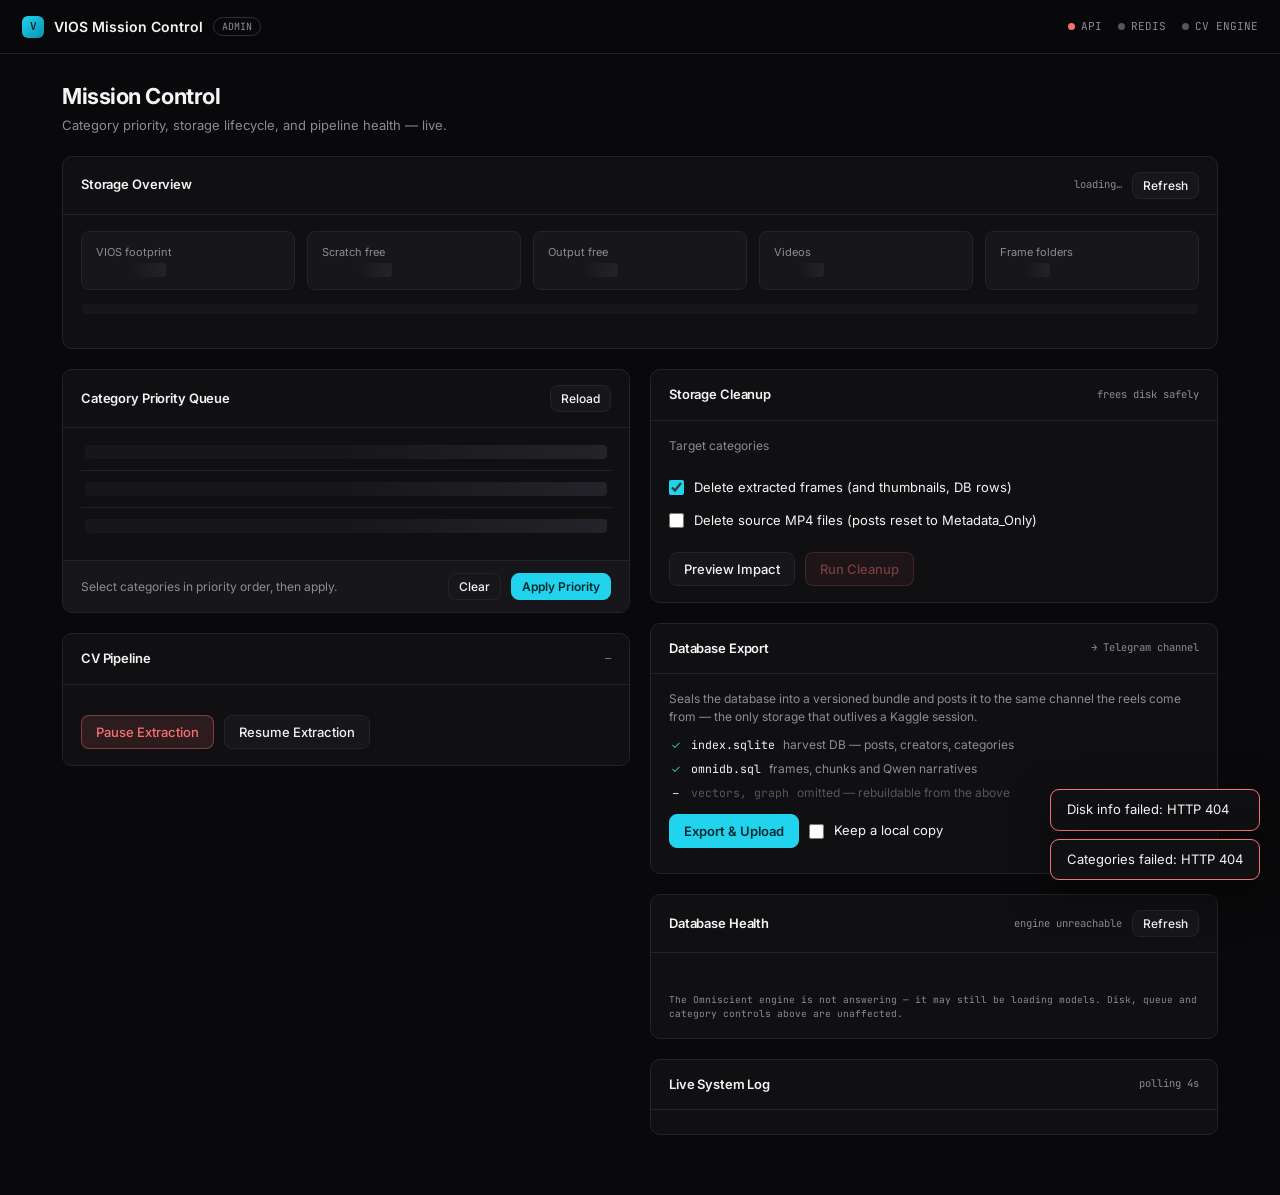
==== commit a5d2d75a: "Report database quality, and make the reel index searchable The Omniscient sidebar listed every reel" ====
--- a/admin_ui.html
+++ b/admin_ui.html
@@ -78,6 +78,26 @@
    and the bar can never drift out of sync the way two hardcoded lists did. */
 .disk-legend .lg::before { content: ''; display: inline-block; width: 8px; height: 8px; border-radius: 2px; margin-right: 5px; vertical-align: -1px; background: var(--c, var(--border-strong)); }
 .disk-legend .lg b { color: var(--text); font-weight: 600; }
+
+/* ── Database Health ──
+   One chip per store, each stating reachability and its own headline number,
+   so a single store being down reads as exactly that rather than as the whole
+   database being broken. */
+.store-row { display: grid; grid-template-columns: repeat(auto-fit, minmax(150px, 1fr)); gap: 10px; }
+.store {
+  background: var(--surface-2); border: 1px solid var(--border); border-radius: 8px;
+  padding: 11px 13px; display: flex; flex-direction: column; gap: 3px;
+}
+.store.down { border-color: rgba(248,113,113,0.35); }
+.store .nm { display: flex; align-items: center; gap: 7px; font-size: 12px; font-weight: 600; }
+.store .nm .dot { flex-shrink: 0; }
+.store .num { font-family: var(--font-mono); font-size: 15px; font-weight: 600; letter-spacing: -0.02em; }
+.store .cap { font-size: 10.5px; color: var(--text-dim); font-family: var(--font-mono); }
+/* Narrative uniqueness: the direct measure of the repeated-narrative defect. */
+.qual { font-family: var(--font-mono); font-size: 11px; }
+.qual.good { color: var(--ok); }
+.qual.warn { color: var(--warn); }
+.qual.bad  { color: var(--danger); }
 .disk-host { margin-top: 10px; font-family: var(--font-mono); font-size: 10px; color: var(--text-dim); opacity: 0.75; }
 
 /* Output-quota meter. Kaggle stops writes at ~19.5 GB no matter what the host
@@ -355,6 +375,22 @@
         </div>
       </section>
 
+      <!-- DATABASE HEALTH -->
+      <section class="card">
+        <div class="card-head">
+          <h2>Database Health</h2>
+          <div style="display:flex;align-items:center;gap:10px;margin-left:auto">
+            <span class="sub" id="dbhSub">loading…</span>
+            <button class="btn sm" onclick="loadDbHealth()">Refresh</button>
+          </div>
+        </div>
+        <div class="card-body">
+          <div class="store-row" id="dbhStores"></div>
+          <div class="stat-grid" id="dbhStats" style="margin-top:14px"></div>
+          <div class="qnote" id="dbhNote" style="margin-top:10px"></div>
+        </div>
+      </section>
+
       <!-- LOGS -->
       <section class="card">
         <div class="card-head">
@@ -505,6 +541,93 @@
         + `(shared infrastructure — not VIOS's data)`
       : '';
   } catch (e) { showToast(`Disk info failed: ${e.message}`, 'error'); }
+}
+
+/* ═══════ DATABASE HEALTH ═══════
+   Disk says how many bytes VIOS holds; this says whether those bytes are a
+   good database. Counts come from the engine's own connections via /omni, so
+   the UI process never opens a second Postgres pool of its own. Each store
+   renders independently — Neo4j being down must not hide the Postgres row
+   counts, which is exactly the failure mode of a single combined status. */
+const N = n => (n == null ? '—' : Number(n).toLocaleString('en-US'));
+
+async function loadDbHealth() {
+  const sub = $('dbhSub'), stores = $('dbhStores'), stats = $('dbhStats'), note = $('dbhNote');
+  try {
+    const res = await fetch('/omni/api/db/stats');
+    if (!res.ok) throw new Error(`engine ${res.status}`);
+    const d = await res.json();
+    const pg = d.postgres || {}, qd = d.qdrant || {}, n4 = d.neo4j || {};
+
+    const vec = qd.collections || {};
+    const vecTotal = Object.values(vec).reduce((a, b) => a + (b || 0), 0);
+    const graphNodes = Object.values(n4.labels || {}).reduce((a, b) => a + (b || 0), 0);
+
+    const chip = (name, online, num, cap, tip) =>
+      `<div class="store${online ? '' : ' down'}" title="${esc(tip)}">`
+      + `<span class="nm"><span class="dot ${online ? 'on' : 'off'}"></span>${esc(name)}</span>`
+      + `<span class="num">${online ? num : 'offline'}</span>`
+      + `<span class="cap">${esc(online ? cap : 'not reachable')}</span></div>`;
+
+    stores.innerHTML =
+        chip('PostgreSQL', pg.online, N(pg.chunks) + ' chunks',
+             `${N(pg.frames)} frames · ${N(pg.videos)} reels`,
+             'Relational store: one row per frame and per narrated chunk.')
+      + chip('Qdrant', qd.online, N(vecTotal) + ' vectors',
+             Object.entries(vec).map(([k, v]) => `${k.split('_')[1]} ${N(v)}`).join(' · ') || 'no collections',
+             'Vector store: SigLIP + CLIP frame embeddings and BGE chunk embeddings.')
+      + chip('Neo4j', n4.online, N(graphNodes) + ' nodes',
+             `${N(n4.edges)} edges`,
+             'Knowledge graph: Video → Chunk → Narrative, plus Entity nodes when a NIM key is set.');
+
+    if (pg.online) {
+      // Narrative coverage and uniqueness are the two numbers that say whether
+      // the Oracle is doing its job. Uniqueness below ~0.9 means the model is
+      // repeating itself across chunks.
+      const cov = pg.chunks ? Math.round(100 * pg.narrated / pg.chunks) : 0;
+      const uq = pg.unique_ratio;
+      const uqCls = uq == null ? '' : uq >= 0.95 ? 'good' : uq >= 0.8 ? 'warn' : 'bad';
+      stats.innerHTML = `
+        <div class="stat" title="Chunks carrying a written narrative, out of all chunks recorded.">
+          <div class="lbl">Narration coverage</div>
+          <div class="val">${cov}<small>%</small></div>
+          <div class="qnote">${N(pg.narrated)} of ${N(pg.chunks)} chunks</div></div>
+        <div class="stat" title="Distinct narratives divided by narratives written. Below 1.00 means the same text was written for more than one chunk — the repeated-narrative defect.">
+          <div class="lbl">Narrative uniqueness</div>
+          <div class="val ${uqCls ? 'qual ' + uqCls : ''}" style="font-size:18px">${
+            uq == null ? '—' : uq.toFixed(3)}</div>
+          <div class="qnote">${N(pg.duplicate_groups)} repeated text${
+            pg.duplicate_groups === 1 ? '' : 's'}</div></div>
+        <div class="stat" title="Mean narrative length. A sharp drop suggests the model is being cut off mid-sentence.">
+          <div class="lbl">Avg narrative</div>
+          <div class="val">${N(pg.avg_narrative_chars)}<small> chars</small></div></div>
+        <div class="stat" title="Vectors per frame recorded in Postgres. Two embeddings per frame (SigLIP + CLIP) is the target.">
+          <div class="lbl">Vectors per frame</div>
+          <div class="val">${pg.frames ? (vecTotal / pg.frames).toFixed(2) : '—'}</div></div>`;
+    } else {
+      stats.innerHTML = '';
+    }
+
+    const problems = [];
+    if (!pg.online) problems.push('Postgres unreachable — narratives and frame rows cannot be read');
+    if (!qd.online) problems.push('Qdrant unreachable — semantic search is unavailable');
+    if (!n4.online) problems.push('Neo4j unreachable — the knowledge graph is unavailable');
+    if (pg.online && pg.duplicate_groups > 0)
+      problems.push(`${pg.duplicate_groups} narrative${pg.duplicate_groups === 1 ? '' : 's'} `
+                  + 'written for more than one chunk — rerun the Oracle on those reels to regenerate');
+    note.innerHTML = problems.length
+      ? problems.map(p => `⚠ ${esc(p)}`).join('<br>')
+      : 'All three stores online and consistent.';
+
+    const up = [pg.online, qd.online, n4.online].filter(Boolean).length;
+    sub.textContent = `${up}/3 stores online`;
+  } catch (e) {
+    sub.textContent = 'engine unreachable';
+    stores.innerHTML = '';
+    stats.innerHTML = '';
+    note.textContent = 'The Omniscient engine is not answering — it may still be loading models. '
+                     + 'Disk, queue and category controls above are unaffected.';
+  }
 }
 
 /* ═══════ CATEGORY CONTROL ═══════ */
@@ -820,11 +943,14 @@
 
 /* ═══════ BOOT + POLLING ═══════ */
 (function boot() {
-  loadDisk(); loadCategories(); loadSystem(); loadLogs();
+  loadDisk(); loadCategories(); loadSystem(); loadLogs(); loadDbHealth();
   pollExport(); loadBundles();   // pollExport self-schedules: 1.5s busy, 15s idle
   setInterval(() => { if (!document.hidden) { loadSystem(); } }, 6000);
   setInterval(() => { if (!document.hidden) { loadLogs(); } }, 4000);
   setInterval(() => { if (!document.hidden) { loadDisk(); } }, 30000);
+  // Counts move only as the pipeline writes, and each poll runs three
+  // aggregate queries — a slow beat is the right one here.
+  setInterval(() => { if (!document.hidden) { loadDbHealth(); } }, 45000);
 })();
 </script>
 </body>
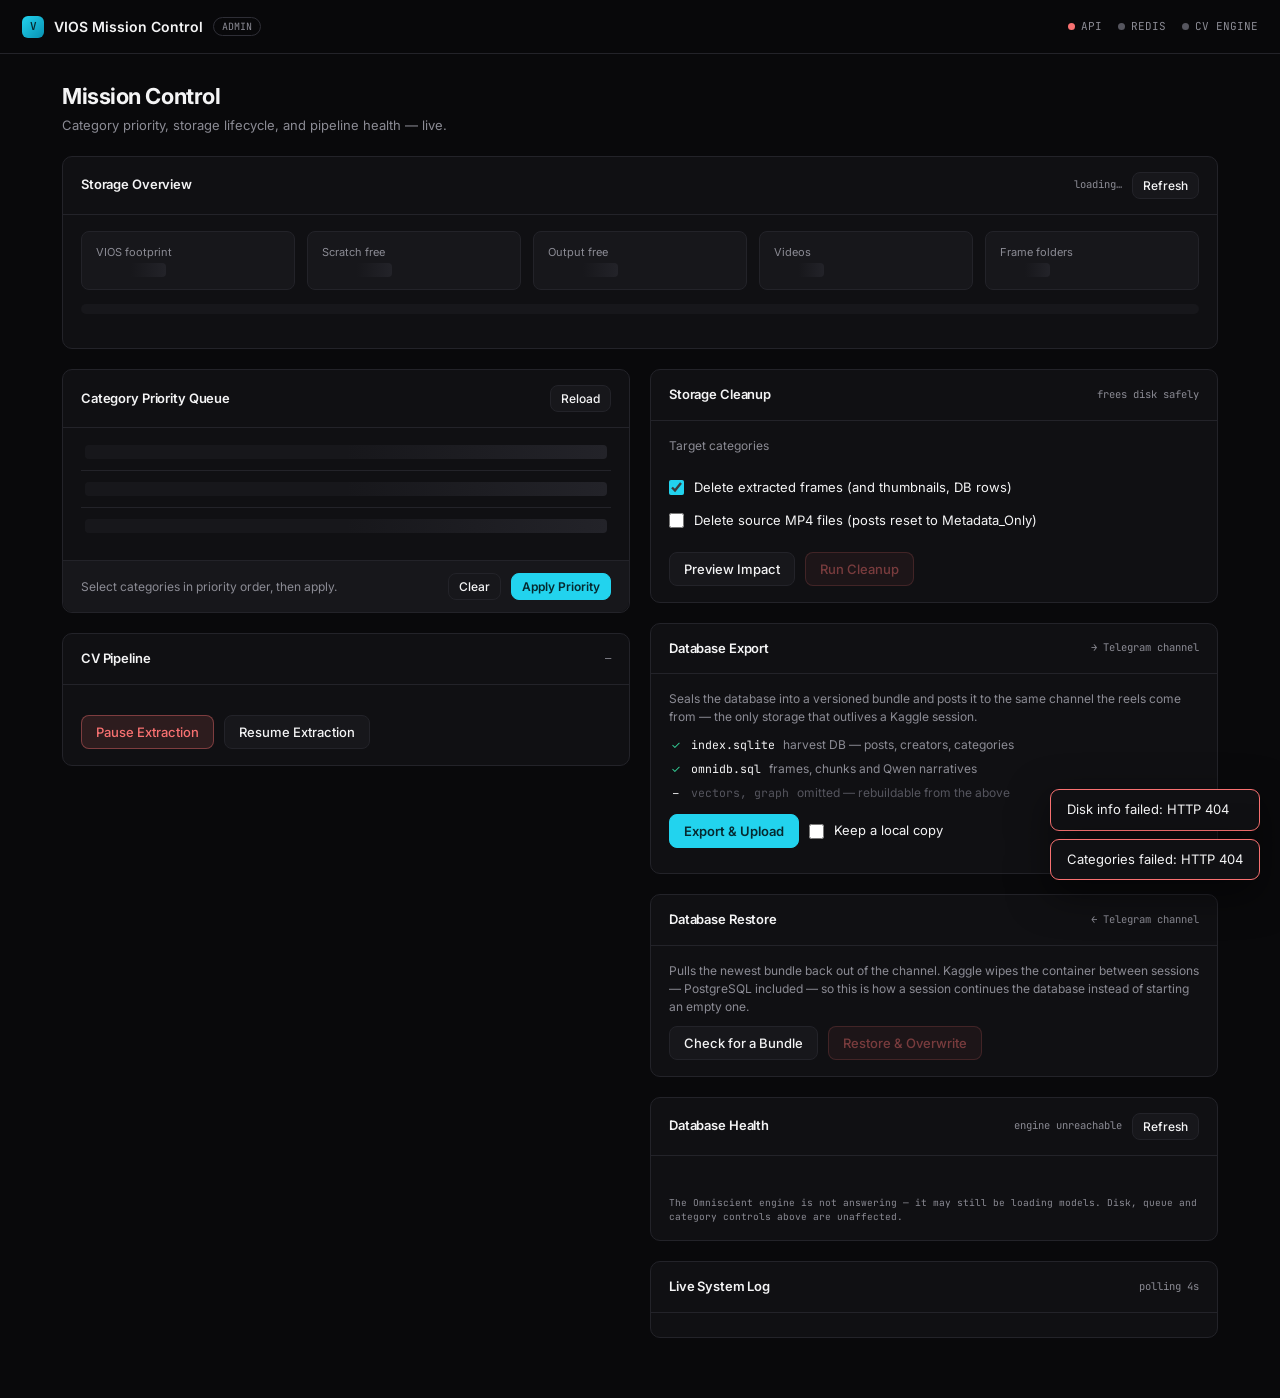
==== commit 242aada7: "Restore the database from a Telegram bundle The export was write-only. Kaggle wipes the container be" ====
--- a/admin_ui.html
+++ b/admin_ui.html
@@ -232,6 +232,30 @@
 .exp-warn { display: none; margin-top: 10px; padding: 9px 12px; border-radius: 7px; font-size: 12px;
             background: rgba(251,191,36,0.1); border: 1px solid rgba(251,191,36,0.35); color: var(--warn); }
 .exp-warn.on { display: block; }
+
+/* ── Database restore ──
+   The plan block is the whole reason this card is two steps: it is what lets
+   the user see that restoring a 40-post bundle over a 900-post local database
+   would lose 860 rows, before anything is overwritten. */
+.rst-plan { display: none; margin-top: 12px; padding: 11px 13px; border-radius: 8px;
+            background: var(--surface-2); border: 1px solid var(--border); }
+.rst-plan.on { display: block; }
+.rst-plan.risk { border-color: rgba(248,113,113,0.4); background: rgba(248,113,113,0.06); }
+.rst-hd { display: flex; align-items: baseline; gap: 9px; flex-wrap: wrap; margin-bottom: 9px; }
+.rst-hd .sq { font-family: var(--font-mono); font-size: 12.5px; font-weight: 600; }
+.rst-hd .mt { font-size: 10.5px; color: var(--text-dim); font-family: var(--font-mono); }
+.rst-cmp { display: grid; grid-template-columns: 1fr auto auto auto; gap: 4px 12px;
+           font-size: 11.5px; font-family: var(--font-mono); align-items: baseline; }
+.rst-cmp .h { font-size: 9.5px; color: var(--text-faint); text-transform: uppercase; letter-spacing: 0.06em; }
+.rst-cmp .k { font-family: var(--font-sans); color: var(--text-dim); font-size: 12px; }
+.rst-cmp .n { text-align: right; }
+.rst-cmp .d { text-align: right; }
+.rst-cmp .d.up { color: var(--ok); }
+.rst-cmp .d.dn { color: var(--danger); }
+.rst-cmp .d.eq { color: var(--text-faint); }
+.rst-verdict { margin-top: 10px; font-size: 12px; line-height: 1.5; }
+.rst-verdict.ok { color: var(--ok); }
+.rst-verdict.bad { color: var(--danger); }
 </style>
 </head>
 <body>
@@ -375,6 +399,35 @@
         </div>
       </section>
 
+      <!-- DATABASE RESTORE -->
+      <section class="card">
+        <div class="card-head">
+          <h2>Database Restore</h2>
+          <span class="sub" id="rstSub">← Telegram channel</span>
+        </div>
+        <div class="card-body">
+          <div style="font-size:12px;color:var(--text-dim);margin-bottom:10px">
+            Pulls the newest bundle back out of the channel. Kaggle wipes the container
+            between sessions — PostgreSQL included — so this is how a session continues
+            the database instead of starting an empty one.
+          </div>
+          <div style="display:flex;gap:10px;align-items:center;flex-wrap:wrap">
+            <button class="btn" id="rstCheckBtn" onclick="checkRestore()"
+                    title="Reads only the manifest. Nothing is downloaded and nothing is overwritten.">Check for a Bundle</button>
+            <button class="btn danger" id="rstApplyBtn" onclick="askRestore()" disabled
+                    title="Check for a bundle first">Restore &amp; Overwrite</button>
+          </div>
+          <div class="exp-warn" id="rstWarn"></div>
+          <div class="rst-plan" id="rstPlan"></div>
+          <div class="exp-prog" id="rstProg">
+            <div class="exp-stage"><b id="rstStage">—</b><span class="pc" id="rstPct">0%</span></div>
+            <div class="exp-detail" id="rstDetail"></div>
+            <div class="exp-bar" id="rstBar"><div></div></div>
+            <div class="exp-log" id="rstLog"></div>
+          </div>
+        </div>
+      </section>
+
       <!-- DATABASE HEALTH -->
       <section class="card">
         <div class="card-head">
@@ -899,6 +952,184 @@
   }
 }
 
+/* ═══════ DATABASE RESTORE ═══════
+   Two buttons, deliberately. "Check" reads the manifest and nothing else, so
+   the plan below it is real information rather than a promise; "Restore" is
+   only enabled once that plan exists, and still goes through the confirm modal
+   with the row delta spelled out. Restoring is the one action in this panel
+   that overwrites the database rather than adding to it. */
+let rstTimer = null;
+let rstPolling = false;
+let rstPlan = null;          // last inspect result, gates the apply button
+
+async function checkRestore() {
+  const btn = $('rstCheckBtn');
+  btn.disabled = true; btn.innerHTML = '<span class="spin"></span> Checking…';
+  try {
+    await api('/api/admin/restore/start', {
+      method: 'POST', headers: { 'Content-Type': 'application/json' },
+      body: JSON.stringify({ mode: 'inspect' }),
+    }, 0);
+    rstPolling = true;
+    pollRestore();
+  } catch (e) {
+    showToast(`Could not check: ${e.message}`, 'error');
+    btn.disabled = false; btn.textContent = 'Check for a Bundle';
+  }
+}
+
+function askRestore() {
+  if (!rstPlan) return;
+  const p = rstPlan;
+  const d = p.posts_delta;
+  // The honest sentence depends entirely on which way the delta points.
+  const impact = d === null || d === undefined
+    ? 'Local row counts could not be read, so the effect is unknown.'
+    : d < 0
+      ? `The local database has <b>${Math.abs(d)} more posts</b> than this bundle. `
+        + `Restoring discards them.`
+      : d > 0
+        ? `The bundle has ${d} more posts than the local database — restoring recovers them.`
+        : 'The bundle and the local database hold the same number of posts.';
+  askConfirm({
+    title: 'Overwrite the database?',
+    html: `Bundle <b>${esc(p.seq || '?')}</b> will <b>replace</b> the harvest database`
+        + (p.has_postgres ? ' and the entire Omniscient PostgreSQL store' : '')
+        + `. ${impact}`
+        + `<br><br>${p.download_mb} MB will be downloaded from the channel. `
+        + `A copy of the current database is kept on scratch until the session ends.`,
+    confirmLabel: 'Restore & Overwrite',
+    onConfirm: () => { closeModal(); startRestore(p.seq); },
+  });
+}
+
+async function startRestore(seq) {
+  const btn = $('rstApplyBtn');
+  btn.disabled = true; btn.innerHTML = '<span class="spin"></span> Starting…';
+  try {
+    await api('/api/admin/restore/start', {
+      method: 'POST', headers: { 'Content-Type': 'application/json' },
+      body: JSON.stringify({ mode: 'apply', seq: seq || null }),
+    }, 0);                       // never auto-retry: a retry would re-overwrite
+    showToast('Restore started — downloading bundle', 'ok');
+    rstPolling = true;
+    pollRestore();
+  } catch (e) {
+    showToast(`Restore failed to start: ${e.message}`, 'error');
+    btn.disabled = false; btn.textContent = 'Restore & Overwrite';
+  }
+}
+
+/* Bundle counts against local counts, one row per table, with the difference
+   the restore would make. */
+function renderPlan(p) {
+  const box = $('rstPlan');
+  if (!p) { box.classList.remove('on'); return; }
+  const bc = p.bundle_counts || {}, lc = p.local_counts || {};
+  const keys = ['posts', 'posts_with_file', 'creators', 'categories']
+    .filter(k => k in bc || k in lc);
+  const label = { posts: 'Posts', posts_with_file: 'With video file',
+                  creators: 'Creators', categories: 'Categories' };
+
+  const rows = keys.map(k => {
+    const b = bc[k], l = lc[k];
+    let cls = 'eq', txt = '—';
+    if (typeof b === 'number' && typeof l === 'number') {
+      const d = b - l;
+      cls = d > 0 ? 'up' : d < 0 ? 'dn' : 'eq';
+      txt = d === 0 ? '=' : (d > 0 ? '+' : '') + d;
+    }
+    return `<div class="k">${label[k] || k}</div>`
+         + `<div class="n">${l ?? '—'}</div>`
+         + `<div class="n">${b ?? '—'}</div>`
+         + `<div class="d ${cls}">${txt}</div>`;
+  }).join('');
+
+  const files = (p.files || [])
+    .map(f => `${esc(f.name)} (${f.parts} part${f.parts === 1 ? '' : 's'})`)
+    .join(' · ');
+
+  box.className = 'rst-plan on' + (p.destructive ? ' risk' : '');
+  box.innerHTML =
+      `<div class="rst-hd"><span class="sq">bundle ${esc(p.seq || '?')}</span>`
+    + `<span class="mt">${esc(p.created_at || '')} · code ${esc(p.code_commit || '?')} · `
+    + `schema v${p.schema} · ${p.download_mb} MB</span></div>`
+    + `<div class="rst-cmp">`
+    + `<div class="h">table</div><div class="h n">local</div>`
+    + `<div class="h n">bundle</div><div class="h d">change</div>`
+    + rows + `</div>`
+    + (files ? `<div class="qnote" style="margin-top:9px">${files}</div>` : '')
+    + `<div class="rst-verdict ${p.destructive ? 'bad' : 'ok'}">`
+    + (p.destructive
+        ? '⚠ This bundle is older than what is on disk — restoring it loses rows.'
+        : '✓ Restoring recovers rows the local database does not have.')
+    + (p.has_postgres ? '' : ' The bundle carries no PostgreSQL dump, so narratives will not be restored.')
+    + `</div>`;
+}
+
+function renderRestore(st) {
+  const running = st.state === 'running';
+  const check = $('rstCheckBtn'), apply = $('rstApplyBtn');
+  check.disabled = running;
+  check.innerHTML = running ? '<span class="spin"></span> Working…' : 'Check for a Bundle';
+
+  const missing = st.telegram_missing || [];
+  const warn = $('rstWarn');
+  warn.classList.toggle('on', missing.length > 0);
+  if (missing.length) {
+    warn.textContent = `Telegram is not configured (${missing.join(', ')}). `
+                     + `Bundles live in the channel, so restore cannot run without it.`;
+  }
+  $('rstSub').textContent = missing.length ? 'unavailable' : '← Telegram channel';
+
+  // A plan only authorises the bundle it describes. An applied restore clears
+  // it so the button cannot be pressed twice on stale information.
+  if (st.state === 'ready' && st.mode === 'inspect') rstPlan = st.plan || null;
+  else if (st.state === 'done' && st.mode === 'apply') rstPlan = null;
+  renderPlan(rstPlan);
+  apply.disabled = running || !rstPlan || missing.length > 0;
+  apply.innerHTML = running && st.mode === 'apply'
+    ? '<span class="spin"></span> Restoring…' : 'Restore &amp; Overwrite';
+  apply.title = rstPlan ? `Restore bundle ${rstPlan.seq}` : 'Check for a bundle first';
+
+  if (st.state === 'idle') { $('rstProg').classList.remove('on'); return; }
+  $('rstProg').classList.add('on');
+  $('rstStage').textContent = st.stage || '—';
+  $('rstPct').textContent = (st.pct ?? 0) + '%';
+  $('rstDetail').textContent = st.detail || '';
+  const bar = $('rstBar');
+  bar.className = 'exp-bar' + (st.state === 'error' ? ' err'
+                             : (st.state === 'done' || st.state === 'ready') ? ' done' : '');
+  bar.firstElementChild.style.width =
+    (st.state === 'done' || st.state === 'ready' ? 100 : (st.pct ?? 0)) + '%';
+  $('rstLog').innerHTML = (st.log || []).map(l => `<div>${esc(l)}</div>`).join('');
+  $('rstLog').scrollTop = $('rstLog').scrollHeight;
+}
+
+async function pollRestore() {
+  if (rstTimer) { clearTimeout(rstTimer); rstTimer = null; }
+  try {
+    const st = await api('/api/admin/restore/status', {}, 0);
+    renderRestore(st);
+    const running = st.state === 'running';
+    if (rstPolling && !running) {
+      if (st.state === 'done') {
+        showToast(`Restore complete — ${st.detail || 'database replaced'}`, 'ok');
+        // Everything downstream now reads different rows.
+        loadDbHealth(); loadCategories(); loadDisk(true);
+      } else if (st.state === 'ready') {
+        showToast(`Found bundle ${st.plan?.seq || '?'}`, 'ok');
+      } else if (st.state === 'error') {
+        showToast(`Restore failed: ${st.error || 'unknown'}`, 'error');
+      }
+    }
+    rstPolling = running;
+    rstTimer = setTimeout(pollRestore, running ? 1500 : 20000);
+  } catch (e) {
+    rstTimer = setTimeout(pollRestore, 20000);
+  }
+}
+
 /* ═══════ PIPELINE / HEALTH ═══════ */
 async function loadSystem() {
   try {
@@ -945,6 +1176,9 @@
 (function boot() {
   loadDisk(); loadCategories(); loadSystem(); loadLogs(); loadDbHealth();
   pollExport(); loadBundles();   // pollExport self-schedules: 1.5s busy, 15s idle
+  // Same self-scheduling shape: a restore started before a page refresh, or
+  // from another tab, has to reappear here on its own.
+  pollRestore();
   setInterval(() => { if (!document.hidden) { loadSystem(); } }, 6000);
   setInterval(() => { if (!document.hidden) { loadLogs(); } }, 4000);
   setInterval(() => { if (!document.hidden) { loadDisk(); } }, 30000);
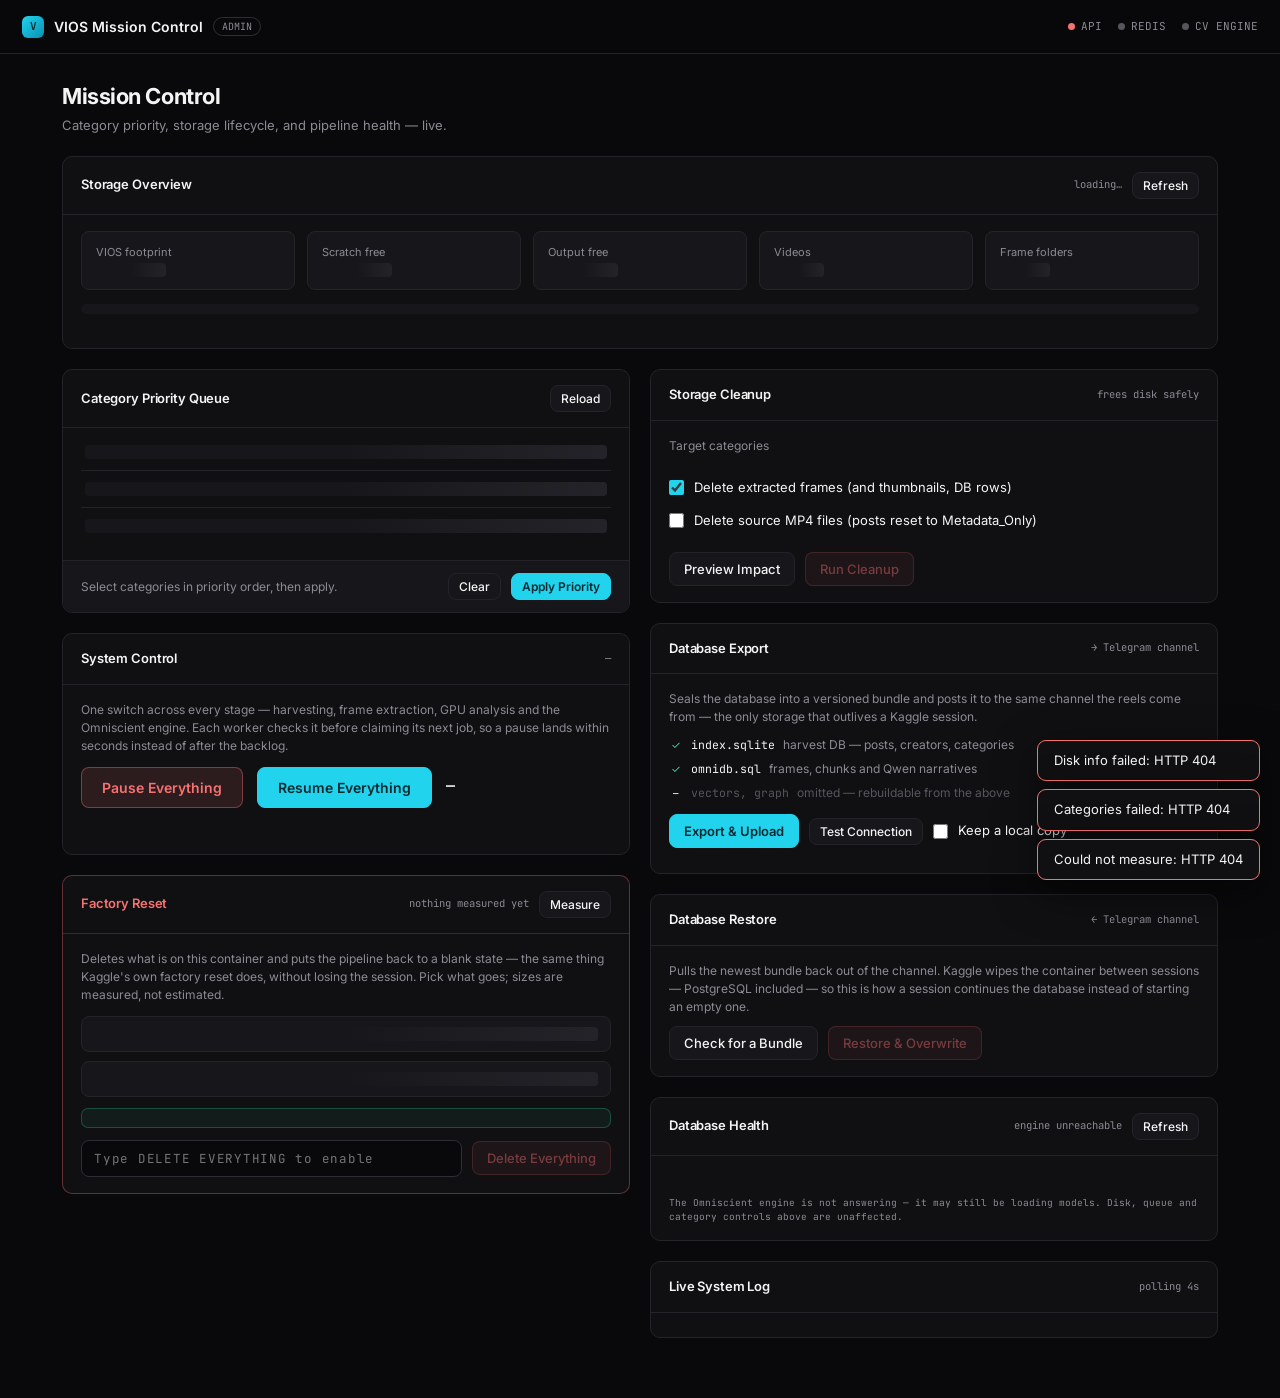
==== commit c4cc6eed: "Make the export finish, the pause mean something, and the reset real The export sat at "Uploading pa" ====
--- a/admin_ui.html
+++ b/admin_ui.html
@@ -256,6 +256,99 @@
 .rst-verdict { margin-top: 10px; font-size: 12px; line-height: 1.5; }
 .rst-verdict.ok { color: var(--ok); }
 .rst-verdict.bad { color: var(--danger); }
+
+/* ── What a restore actually touches ──
+   "Restore the database" hides a lot: it replaces two stores, leaves three
+   alone, and the ones it leaves alone are why a restored session still has to
+   re-derive vectors and re-download media. The forecast (before) and the
+   measurement (after) get the same layout so they can be read against each
+   other. */
+.eff { margin-top: 11px; border-top: 1px solid var(--border); padding-top: 10px; }
+.eff-hd { font-size: 10px; text-transform: uppercase; letter-spacing: 0.07em;
+          color: var(--text-faint); margin-bottom: 8px; }
+.eff-row { display: grid; grid-template-columns: 150px 78px 1fr; gap: 4px 10px;
+           padding: 6px 0; border-bottom: 1px solid var(--border); align-items: baseline; }
+.eff-row:last-child { border-bottom: none; }
+.eff-row .t { font-size: 12px; font-weight: 500; }
+.eff-row .a { font-family: var(--font-mono); font-size: 9.5px; text-transform: uppercase;
+              letter-spacing: 0.05em; text-align: center; border-radius: 99px;
+              padding: 2px 0; border: 1px solid var(--border-strong); color: var(--text-dim); }
+.eff-row .a.replaced { color: var(--danger); border-color: rgba(248,113,113,0.4); background: var(--danger-dim); }
+.eff-row .a.rebuild  { color: var(--warn);   border-color: rgba(251,191,36,0.35); background: rgba(251,191,36,0.08); }
+.eff-row .a.untouched { color: var(--ok);    border-color: rgba(52,211,153,0.3); background: rgba(52,211,153,0.07); }
+.eff-row .d { font-size: 11.5px; color: var(--text-dim); line-height: 1.5; }
+.out-box { margin-top: 12px; padding: 11px 13px; border-radius: 8px;
+           background: rgba(52,211,153,0.06); border: 1px solid rgba(52,211,153,0.3); }
+.out-box.bad { background: var(--danger-dim); border-color: rgba(248,113,113,0.4); }
+.out-box .oh { font-size: 12.5px; font-weight: 600; margin-bottom: 7px; color: var(--ok); }
+.out-box.bad .oh { color: var(--danger); }
+.out-box ul { margin: 7px 0 0 16px; font-size: 11.5px; color: var(--text-dim); line-height: 1.65; }
+
+/* ── System control ──
+   One switch across harvest, extraction, analysis and Omniscient. Requested
+   state and observed state are drawn separately on purpose: when they disagree
+   for a few seconds a worker is finishing its chunk, and when they disagree
+   forever that worker is dead. A single green "PAUSED" label could say neither. */
+.ctl { display: flex; align-items: center; gap: 14px; flex-wrap: wrap; }
+.ctl-big { padding: 11px 20px; font-size: 14px; font-weight: 600; }
+.ctl-state { display: flex; flex-direction: column; gap: 2px; min-width: 150px; }
+.ctl-state .s { font-family: var(--font-mono); font-size: 15px; font-weight: 600; letter-spacing: -0.01em; }
+.ctl-state .s.run { color: var(--ok); }
+.ctl-state .s.pause { color: var(--warn); }
+.ctl-state .s.down { color: var(--danger); }
+.ctl-state .r { font-size: 11px; color: var(--text-dim); }
+.comp-grid { display: grid; grid-template-columns: repeat(auto-fit, minmax(210px, 1fr));
+             gap: 10px; margin-top: 15px; }
+.comp { background: var(--surface-2); border: 1px solid var(--border); border-radius: 8px;
+        padding: 10px 12px; display: flex; flex-direction: column; gap: 4px; }
+.comp.paused { border-color: rgba(251,191,36,0.35); }
+.comp.dead { border-color: rgba(248,113,113,0.3); }
+.comp .top { display: flex; align-items: center; gap: 7px; }
+.comp .nm { font-size: 12px; font-weight: 600; flex: 1; }
+.comp .tog { font-size: 10.5px; padding: 2px 9px; border-radius: 99px; background: var(--surface);
+             border: 1px solid var(--border-strong); color: var(--text-dim); cursor: pointer; }
+.comp .tog:hover { border-color: var(--accent); color: var(--accent); }
+.comp .obs { font-family: var(--font-mono); font-size: 10.5px; color: var(--text-dim); }
+.comp .obs .st { color: var(--text); }
+.comp .obs .st.running { color: var(--ok); }
+.comp .obs .st.paused { color: var(--warn); }
+.comp .obs .st.stale, .comp .obs .st.unknown { color: var(--danger); }
+.comp .dt { font-size: 10.5px; color: var(--text-faint);
+            white-space: nowrap; overflow: hidden; text-overflow: ellipsis; }
+
+/* ── Factory reset ──
+   Sized, scoped and typed. Sizes are measured rather than estimated because on
+   a Kaggle box the only question that matters is "will this free enough to keep
+   going", and a wrong estimate answers it wrongly. */
+.card.zone { border-color: rgba(248,113,113,0.35); }
+.card.zone .card-head { border-bottom-color: rgba(248,113,113,0.22); }
+.card.zone .card-head h2 { color: var(--danger); }
+.rs-grid { display: grid; grid-template-columns: repeat(auto-fit, minmax(280px, 1fr)); gap: 9px; }
+.rs-t { display: flex; gap: 10px; align-items: flex-start; padding: 10px 12px;
+        background: var(--surface-2); border: 1px solid var(--border); border-radius: 8px; cursor: pointer; }
+.rs-t.sel { border-color: rgba(248,113,113,0.45); background: rgba(248,113,113,0.05); }
+.rs-t input { accent-color: var(--danger); width: 15px; height: 15px; margin-top: 2px; flex-shrink: 0; }
+.rs-t .b { min-width: 0; flex: 1; }
+.rs-t .h { display: flex; align-items: baseline; gap: 8px; }
+.rs-t .l { font-size: 12.5px; font-weight: 600; }
+.rs-t .sz { font-family: var(--font-mono); font-size: 11px; color: var(--warn); margin-left: auto; flex-shrink: 0; }
+.rs-t .sz.zero { color: var(--text-faint); }
+.rs-t .ls { font-size: 11.5px; color: var(--text-dim); line-height: 1.5; margin-top: 3px; }
+.rs-sum { display: flex; align-items: center; gap: 12px; flex-wrap: wrap; margin-top: 14px;
+          padding: 11px 13px; border-radius: 8px; background: var(--danger-dim);
+          border: 1px solid rgba(248,113,113,0.35); }
+.rs-sum .big { font-family: var(--font-mono); font-size: 18px; font-weight: 600; color: var(--danger); }
+.rs-sum .tx { font-size: 12px; color: var(--text-dim); flex: 1; min-width: 180px; }
+.rs-confirm { display: flex; gap: 10px; align-items: center; flex-wrap: wrap; margin-top: 12px; }
+.rs-confirm input[type=text] {
+  flex: 1; min-width: 200px; background: var(--bg); color: var(--text);
+  border: 1px solid var(--border-strong); border-radius: 8px; padding: 9px 12px;
+  font-family: var(--font-mono); font-size: 12.5px; letter-spacing: 0.06em;
+}
+.rs-confirm input[type=text]:focus { outline: none; border-color: var(--danger); }
+.rs-safe { margin-top: 11px; padding: 9px 12px; border-radius: 7px; font-size: 11.5px; line-height: 1.55;
+           background: rgba(52,211,153,0.06); border: 1px solid rgba(52,211,153,0.28); color: var(--text-dim); }
+.rs-safe b { color: var(--ok); }
 </style>
 </head>
 <body>
@@ -324,17 +417,65 @@
         </div>
       </section>
 
-      <!-- QUEUE CONTROL -->
+      <!-- SYSTEM CONTROL -->
       <section class="card">
         <div class="card-head">
-          <h2>CV Pipeline</h2>
+          <h2>System Control</h2>
           <span class="sub" id="cvState">—</span>
         </div>
         <div class="card-body">
-          <div class="qm-grid" id="qmGrid"></div>
-          <div style="display:flex; gap:10px; margin-top:14px">
-            <button class="btn danger" id="pauseBtn" onclick="pipeline('pause')">Pause Extraction</button>
-            <button class="btn" id="resumeBtn" onclick="pipeline('resume')">Resume Extraction</button>
+          <div style="font-size:12px;color:var(--text-dim);margin-bottom:12px">
+            One switch across every stage — harvesting, frame extraction, GPU analysis
+            and the Omniscient engine. Each worker checks it before claiming its next
+            job, so a pause lands within seconds instead of after the backlog.
+          </div>
+          <div class="ctl">
+            <button class="btn danger ctl-big" id="pauseBtn" onclick="pauseAll()">Pause Everything</button>
+            <button class="btn primary ctl-big" id="resumeBtn" onclick="resumeAll()">Resume Everything</button>
+            <div class="ctl-state">
+              <span class="s" id="sysState">—</span>
+              <span class="r" id="sysReason"></span>
+            </div>
+          </div>
+          <div class="comp-grid" id="compGrid"></div>
+          <div class="qm-grid" id="qmGrid" style="margin-top:15px"></div>
+        </div>
+      </section>
+
+      <!-- FACTORY RESET -->
+      <section class="card zone">
+        <div class="card-head">
+          <h2>Factory Reset</h2>
+          <div style="display:flex;align-items:center;gap:10px;margin-left:auto">
+            <span class="sub" id="rsSub">nothing measured yet</span>
+            <button class="btn sm" onclick="loadResetPreview()">Measure</button>
+          </div>
+        </div>
+        <div class="card-body">
+          <div style="font-size:12px;color:var(--text-dim);margin-bottom:12px">
+            Deletes what is on this container and puts the pipeline back to a blank
+            state — the same thing Kaggle's own factory reset does, without losing
+            the session. Pick what goes; sizes are measured, not estimated.
+          </div>
+          <div class="rs-grid" id="rsTargets">
+            <div class="rs-t"><div class="b"><div class="skel" style="width:100%">&nbsp;</div></div></div>
+            <div class="rs-t"><div class="b"><div class="skel" style="width:100%">&nbsp;</div></div></div>
+          </div>
+          <div class="rs-sum" id="rsSum" style="display:none">
+            <span class="big" id="rsFree">0 MB</span>
+            <span class="tx" id="rsTx"></span>
+          </div>
+          <div class="rs-safe" id="rsSafe"></div>
+          <div class="rs-confirm">
+            <input type="text" id="rsConfirm" placeholder="Type DELETE EVERYTHING to enable"
+                   autocomplete="off" spellcheck="false" oninput="syncResetBtn()">
+            <button class="btn danger" id="rsBtn" onclick="askReset()" disabled>Delete Everything</button>
+          </div>
+          <div class="exp-prog" id="rsProg">
+            <div class="exp-stage"><b id="rsStage">—</b><span class="pc" id="rsPct">0%</span></div>
+            <div class="exp-detail" id="rsDetail"></div>
+            <div class="exp-bar" id="rsBar"><div></div></div>
+            <div class="exp-log" id="rsLog"></div>
           </div>
         </div>
       </section>
@@ -384,16 +525,24 @@
           </div>
           <div style="display:flex;gap:10px;align-items:center;flex-wrap:wrap">
             <button class="btn primary" id="expBtn" onclick="askExport()">Export &amp; Upload</button>
+            <button class="btn danger" id="expCancel" onclick="cancelExport()" style="display:none">Cancel</button>
+            <button class="btn sm" id="expProbe" onclick="probeTelegram()"
+                    title="Ask Telegram whether this bot can post to the channel. Reads only — nothing is uploaded.">Test Connection</button>
             <label class="chk-line" style="padding:0" title="Keep the bundle in the output directory after uploading. Costs quota; useful if you want to download it from the notebook too.">
               <input type="checkbox" id="expKeep"> Keep a local copy
             </label>
           </div>
           <div class="exp-warn" id="expWarn"></div>
+          <!-- A transfer that has moved no bytes for a while. The whole reason
+               this card was rewritten: the old bar showed a per-part constant,
+               so a wedged upload and a slow one looked identical. -->
+          <div class="exp-warn" id="expStall"></div>
           <div class="qnote" id="expBundles" style="margin-top:9px"></div>
           <div class="exp-prog" id="expProg">
             <div class="exp-stage"><b id="expStage">—</b><span class="pc" id="expPct">0%</span></div>
             <div class="exp-detail" id="expDetail"></div>
             <div class="exp-bar" id="expBar"><div></div></div>
+            <div class="qnote" id="expBytes"></div>
             <div class="exp-log" id="expLog"></div>
           </div>
         </div>
@@ -425,6 +574,8 @@
             <div class="exp-bar" id="rstBar"><div></div></div>
             <div class="exp-log" id="rstLog"></div>
           </div>
+          <!-- Measured after the fact, not the forecast repeated back. -->
+          <div id="rstOutcome"></div>
         </div>
       </section>
 
@@ -889,11 +1040,66 @@
   }
 }
 
+/* Bytes, rate and ETA formatted the way a transfer should read. The server
+   sends measured counters; nothing here is derived from the percentage. */
+const fmtMB = b => {
+  const mb = (b || 0) / 1048576;
+  return mb >= 1024 ? (mb / 1024).toFixed(2) + ' GB' : mb.toFixed(1) + ' MB';
+};
+const fmtRate = bps => !bps ? '' : (bps / 1048576).toFixed(2) + ' MB/s';
+const fmtEta = s => {
+  if (s === null || s === undefined) return '';
+  s = Math.round(s);
+  if (s < 60) return `${s}s left`;
+  const m = Math.floor(s / 60);
+  return m < 60 ? `${m}m ${s % 60}s left` : `${Math.floor(m / 60)}h ${m % 60}m left`;
+};
+
+async function cancelExport() {
+  const btn = $('expCancel');
+  btn.disabled = true; btn.innerHTML = '<span class="spin"></span> Stopping…';
+  try {
+    await api('/api/admin/export/cancel', { method: 'POST' }, 0);
+    // Parts already committed stay on disk, so the next run resumes rather
+    // than starting the upload over. Say so — otherwise cancelling feels
+    // like throwing away the twenty minutes already spent.
+    showToast('Stopping — finished parts are kept, the next run resumes', 'ok');
+    pollExport();
+  } catch (e) {
+    showToast(`Could not cancel: ${e.message}`, 'error');
+    btn.disabled = false; btn.textContent = 'Cancel';
+  }
+}
+
+/* Reachability, asked directly. Every previous failure looked the same from
+   this panel (a bar that stopped moving) and a good share of them were just a
+   missing token, which this answers in a second without writing anything. */
+async function probeTelegram() {
+  const btn = $('expProbe');
+  btn.disabled = true; btn.innerHTML = '<span class="spin"></span> Testing…';
+  try {
+    const d = await api('/api/admin/telegram/probe', {}, 0);
+    if (d.ok) showToast(`Connected as ${d.bot || 'bot'} → ${d.channel || 'channel'}`, 'ok');
+    else showToast(`Telegram unreachable: ${d.error || 'unknown'}`, 'error');
+  } catch (e) { showToast(`Probe failed: ${e.message}`, 'error'); }
+  finally { btn.disabled = false; btn.textContent = 'Test Connection'; }
+}
+
 function renderExport(st) {
   const running = st.state === 'running';
   const btn = $('expBtn');
   btn.disabled = running;
-  btn.innerHTML = running ? '<span class="spin"></span> Exporting…' : 'Export &amp; Upload';
+  btn.innerHTML = running
+    ? '<span class="spin"></span> Exporting…'
+    : (st.resumable ? 'Resume Export' : 'Export &amp; Upload');
+  btn.title = st.resumable
+    ? `Bundle ${st.resumable} was built but never committed to the channel — `
+      + `this continues it from the last finished part.` : '';
+
+  const cancel = $('expCancel');
+  cancel.style.display = running ? '' : 'none';
+  if (running && !st.cancelling) { cancel.disabled = false; cancel.textContent = 'Cancel'; }
+  if (st.cancelling) { cancel.disabled = true; cancel.innerHTML = '<span class="spin"></span> Stopping…'; }
 
   // Secrets missing means the bundle still builds but never leaves the machine.
   // Say so before the run, not after.
@@ -906,14 +1112,37 @@
   }
   $('expSub').textContent = missing.length ? 'local bundle only' : '→ Telegram channel';
 
+  // A stall is stated rather than left to be inferred from a bar that stopped.
+  // 45s is past any normal chunk boundary but well inside the transport's own
+  // read timeout, so this warns before the retry rather than after it.
+  const stalled = st.stalled_s || 0;
+  const stall = $('expStall');
+  stall.classList.toggle('on', running && stalled > 45);
+  if (running && stalled > 45) {
+    stall.textContent = `No bytes have moved for ${Math.round(stalled)}s. `
+      + `The transfer has a deadline and retries on its own — if it does not `
+      + `recover, Cancel keeps the parts already finished and the next run resumes.`;
+  }
+
   if (st.state === 'idle') { $('expProg').classList.remove('on'); return; }
   $('expProg').classList.add('on');
   $('expStage').textContent = st.stage || '—';
   $('expPct').textContent = (st.pct ?? 0) + '%';
   $('expDetail').textContent = st.detail || '';
   const bar = $('expBar');
-  bar.className = 'exp-bar' + (st.state === 'error' ? ' err' : st.state === 'done' ? ' done' : '');
+  bar.className = 'exp-bar' + (st.state === 'error' || st.state === 'cancelled' ? ' err'
+                             : st.state === 'done' ? ' done' : '');
   bar.firstElementChild.style.width = (st.state === 'done' ? 100 : (st.pct ?? 0)) + '%';
+
+  // Real byte counters. The old panel showed 72% for the whole of part 1 of 2
+  // because the number was a per-part constant written before the upload began.
+  const bytes = [];
+  if (st.total_bytes) bytes.push(`${fmtMB(st.sent_bytes)} of ${fmtMB(st.total_bytes)}`);
+  if (st.part_total) bytes.push(`part ${fmtMB(st.part_sent)}/${fmtMB(st.part_total)}`);
+  if (st.rate_bps) bytes.push(fmtRate(st.rate_bps));
+  if (st.eta_s) bytes.push(fmtEta(st.eta_s));
+  $('expBytes').textContent = bytes.join(' · ');
+
   $('expLog').innerHTML = (st.log || []).map(l => `<div>${esc(l)}</div>`).join('');
   $('expLog').scrollTop = $('expLog').scrollHeight;
 }
@@ -941,6 +1170,7 @@
     // Announce the terminal state once, on the transition into it.
     if (expPolling && !running) {
       if (st.state === 'done') showToast(`Export complete — ${st.detail || 'bundle sealed'}`, 'ok');
+      else if (st.state === 'cancelled') showToast('Export stopped — finished parts kept for the next run', 'info');
       else if (st.state === 'error') showToast(`Export failed: ${st.error || 'unknown'}`, 'error');
       if (st.state === 'done') loadDisk(true);   // the bundle changed the footprint
       loadBundles();
@@ -1020,6 +1250,50 @@
   }
 }
 
+/* One row per store, saying whether a restore replaces it, leaves it alone, or
+   leaves it alone but stale. The third case is the one worth reading: the
+   bundle carries the index, not the vectors, the graph or the media, so a
+   restored session still has work to do before it behaves like the one that
+   made the bundle. */
+function renderEffects(effects) {
+  if (!effects || !effects.length) return '';
+  const rows = effects.map(e => {
+    const a = String(e.action || '');
+    const cls = a === 'replaced' ? 'replaced'
+              : e.impact === 'rebuild' || e.impact === 're-download' ? 'rebuild' : 'untouched';
+    const tag = e.impact === 'rebuild' ? 'rebuild'
+              : e.impact === 're-download' ? 're-fetch' : a;
+    return `<div class="eff-row"><div class="t">${esc(e.target)}</div>`
+         + `<div class="a ${cls}">${esc(tag)}</div>`
+         + `<div class="d">${esc(e.detail)}</div></div>`;
+  }).join('');
+  return `<div class="eff"><div class="eff-hd">What a restore touches</div>${rows}</div>`;
+}
+
+/* The same question after the fact, answered from the live stores rather than
+   by repeating the forecast. A half-restored database otherwise looks finished. */
+function renderOutcome(o) {
+  const box = $('rstOutcome');
+  if (!o) { box.innerHTML = ''; return; }
+  const c = o.counts_after || {};
+  const ok = o.matches_bundle !== false;
+  const loaded = (o.loaded || []).map(esc).join(', ') || 'nothing';
+  box.innerHTML =
+      `<div class="out-box${ok ? '' : ' bad'}">`
+    + `<div class="oh">${ok ? '✓ Restore verified' : '⚠ Restored rows do not match the manifest'}</div>`
+    + `<div style="font-size:12px;color:var(--text-dim);line-height:1.6">`
+    + `Loaded <b style="color:var(--text);font-family:var(--font-mono)">${loaded}</b>. `
+    + `The database now holds `
+    + `<b style="color:var(--text);font-family:var(--font-mono)">${c.posts ?? '?'}</b> posts, `
+    + `<b style="color:var(--text);font-family:var(--font-mono)">${c.creators ?? '?'}</b> creators`
+    + (o.matches_bundle === false
+        ? ` — the manifest expected a different count, so something did not land.`
+        : o.matches_bundle === true ? `, matching the bundle exactly.` : `.`)
+    + `</div>`
+    + `<ul>${(o.next_steps || []).map(s => `<li>${esc(s)}</li>`).join('')}</ul>`
+    + `</div>`;
+}
+
 /* Bundle counts against local counts, one row per table, with the difference
    the restore would make. */
 function renderPlan(p) {
@@ -1064,7 +1338,8 @@
         ? '⚠ This bundle is older than what is on disk — restoring it loses rows.'
         : '✓ Restoring recovers rows the local database does not have.')
     + (p.has_postgres ? '' : ' The bundle carries no PostgreSQL dump, so narratives will not be restored.')
-    + `</div>`;
+    + `</div>`
+    + renderEffects(p.effects);
 }
 
 function renderRestore(st) {
@@ -1087,6 +1362,12 @@
   if (st.state === 'ready' && st.mode === 'inspect') rstPlan = st.plan || null;
   else if (st.state === 'done' && st.mode === 'apply') rstPlan = null;
   renderPlan(rstPlan);
+
+  // The forecast is replaced by the measurement once there is one. A finished
+  // apply carries `outcome`; an inspect never does, so checking the plan is
+  // enough to keep the two from being shown as if they were the same thing.
+  renderOutcome(st.state === 'done' && st.mode === 'apply'
+                ? (st.plan || {}).outcome : null);
   apply.disabled = running || !rstPlan || missing.length > 0;
   apply.innerHTML = running && st.mode === 'apply'
     ? '<span class="spin"></span> Restoring…' : 'Restore &amp; Overwrite';
@@ -1136,8 +1417,6 @@
     const d = await api('/api/admin/system');
     $('dotRedis').className = 'dot ' + (d.redis_online ? 'on' : 'off');
     $('dotCv').className = 'dot ' + (d.redis_online ? (d.cv_paused ? 'warn' : 'on') : 'off');
-    $('cvState').textContent = d.cv_paused ? 'PAUSED' : 'RUNNING';
-    $('cvState').style.color = d.cv_paused ? 'var(--warn)' : 'var(--ok)';
     const qm = d.queue_metrics || {};
     const entries = Object.entries(qm).filter(([k, v]) => typeof v !== 'object');
     $('qmGrid').innerHTML = entries.length
@@ -1146,15 +1425,258 @@
   } catch (e) { /* keep last known state */ }
 }
 
-async function pipeline(action) {
-  const btn = action === 'pause' ? $('pauseBtn') : $('resumeBtn');
-  btn.disabled = true;
-  try {
-    await api(`/api/admin/queue/${action}`, { method: 'POST' });
-    showToast(action === 'pause' ? 'CV extraction paused' : 'CV extraction resumed', 'ok');
-    loadSystem();
-  } catch (e) { showToast(`${action} failed: ${e.message}`, 'error'); }
-  finally { btn.disabled = false; }
+/* ═══════ SYSTEM CONTROL ═══════
+   Two facts per component, never merged: `paused` is what was asked for, and
+   `state` is what the worker last said about itself. They differ for a few
+   seconds after a click because the worker is finishing its chunk, and they
+   differ permanently when the worker is dead — which is the case worth seeing,
+   and the case a single label would hide. */
+const COMP_HINT = {
+  harvest: 'Downloads reels from the channel',
+  cv: 'ffmpeg frame extraction',
+  analyze: 'Whisper, YOLO and OCR on the GPU',
+  omni: 'Qwen2.5-VL narratives',
+};
+
+function renderPause(d) {
+  const s = $('sysState');
+  if (!d.redis) {
+    s.textContent = 'REDIS DOWN'; s.className = 's down';
+    $('sysReason').textContent = d.error || 'Pause state cannot be read.';
+    $('compGrid').innerHTML = '';
+    $('pauseBtn').disabled = $('resumeBtn').disabled = true;
+    return;
+  }
+  const paused = !!d.global_paused;
+  s.textContent = paused ? 'PAUSED' : 'RUNNING';
+  s.className = 's ' + (paused ? 'pause' : 'run');
+  $('sysReason').textContent = paused
+    ? (d.reason || 'paused from the admin panel')
+      + (d.paused_for_s ? ` · ${fmtDur(d.paused_for_s)}` : '')
+    : 'every stage is claiming work';
+  $('pauseBtn').disabled = paused;
+  $('resumeBtn').disabled = !paused && !(d.components || []).some(c => c.own_flag);
+
+  // The topbar chip and the legacy sub-label keep meaning what they always did.
+  const cv = (d.components || []).find(c => c.name === 'cv');
+  $('cvState').textContent = paused ? 'ALL PAUSED' : cv && cv.paused ? 'CV PAUSED' : 'RUNNING';
+  $('cvState').style.color = paused || (cv && cv.paused) ? 'var(--warn)' : 'var(--ok)';
+
+  $('compGrid').innerHTML = (d.components || []).map(c => {
+    const dead = c.state === 'stale' || c.state === 'unknown';
+    const age = c.heartbeat_age_s === null || c.heartbeat_age_s === undefined
+      ? 'never reported' : `${c.heartbeat_age_s}s ago`;
+    return `<div class="comp${c.paused ? ' paused' : ''}${dead ? ' dead' : ''}">
+        <div class="top">
+          <span class="nm">${esc(c.label)}</span>
+          <span class="tog" onclick="toggleComponent('${esc(c.name)}', ${c.own_flag ? 'false' : 'true'})"
+                title="${c.own_flag ? 'Resume' : 'Pause'} only this stage">
+            ${c.own_flag ? 'resume' : 'pause'}</span>
+        </div>
+        <div class="obs"><span class="st ${esc(c.state)}">${esc(c.state)}</span> · ${esc(age)}</div>
+        <div class="dt" title="${esc(c.detail || COMP_HINT[c.name] || '')}">${esc(c.detail || COMP_HINT[c.name] || '')}</div>
+      </div>`;
+  }).join('');
+}
+
+const fmtDur = s => s < 60 ? `${s}s` : s < 3600 ? `${Math.floor(s / 60)}m`
+                  : `${Math.floor(s / 3600)}h ${Math.floor((s % 3600) / 60)}m`;
+
+async function loadPause() {
+  try { renderPause(await api('/api/admin/pause/state', {}, 0)); }
+  catch (e) { /* keep last known state */ }
+}
+
+async function pauseAll() {
+  const btn = $('pauseBtn');
+  btn.disabled = true; btn.innerHTML = '<span class="spin"></span> Pausing…';
+  try {
+    await api('/api/admin/pause/all', {
+      method: 'POST', headers: { 'Content-Type': 'application/json' },
+      body: JSON.stringify({ reason: 'paused from Mission Control' }),
+    }, 0);
+    // Workers stop at their next job boundary, not mid-file. Saying so keeps
+    // the few seconds of "still running" from reading as a broken button.
+    showToast('Pausing — each stage stops after its current job', 'ok');
+  } catch (e) { showToast(`Pause failed: ${e.message}`, 'error'); }
+  finally { btn.innerHTML = 'Pause Everything'; loadPause(); }
+}
+
+async function resumeAll() {
+  const btn = $('resumeBtn');
+  btn.disabled = true; btn.innerHTML = '<span class="spin"></span> Resuming…';
+  try {
+    await api('/api/admin/resume/all', { method: 'POST' }, 0);
+    showToast('Resumed — every stage is claiming work again', 'ok');
+  } catch (e) { showToast(`Resume failed: ${e.message}`, 'error'); }
+  finally { btn.innerHTML = 'Resume Everything'; loadPause(); }
+}
+
+async function toggleComponent(name, paused) {
+  try {
+    await api('/api/admin/pause/component', {
+      method: 'POST', headers: { 'Content-Type': 'application/json' },
+      body: JSON.stringify({ component: name, paused }),
+    }, 0);
+    loadPause();
+  } catch (e) { showToast(`Could not change ${name}: ${e.message}`, 'error'); }
+}
+
+/* ═══════ FACTORY RESET ═══════
+   Scoped, priced, typed. `preview` measures every target so the decision is
+   made against real bytes rather than a guess, and the phrase is validated
+   server-side as well as here — this is the one action in VIOS with no undo on
+   the machine it runs on. The Telegram channel is never in scope, which is why
+   it is stated on screen rather than left implied. */
+let rsList = [];
+let rsSel = new Set();
+let rsTimer = null;
+let rsPolling = false;
+let rsPhrase = 'DELETE EVERYTHING';
+
+async function loadResetPreview() {
+  try {
+    const d = await api('/api/admin/reset/preview', {}, 0);
+    rsList = d.targets || [];
+    rsPhrase = d.confirm_phrase || rsPhrase;
+    $('rsConfirm').placeholder = `Type ${rsPhrase} to enable`;
+    // Nothing is pre-selected. A destructive default is how people delete the
+    // model cache they meant to keep.
+    rsSel = new Set([...rsSel].filter(id => rsList.some(t => t.id === id)));
+    $('rsSub').textContent = `${d.total_mb >= 1024 ? (d.total_mb / 1024).toFixed(2) + ' GB' : d.total_mb + ' MB'} across ${rsList.length} targets`;
+
+    const rec = d.recovery || {};
+    $('rsSafe').innerHTML =
+        `<b>${esc(d.channel_note || '')}</b> ${esc(rec.advice || '')}`
+      + (rec.local_bundles
+          ? ` Currently ${rec.local_bundles} bundle(s) on disk, newest ${esc(rec.newest_local || '?')}.`
+          : ' No local bundle exists right now.');
+    renderResetTargets();
+  } catch (e) { showToast(`Could not measure: ${e.message}`, 'error'); }
+}
+
+function renderResetTargets() {
+  $('rsTargets').innerHTML = rsList.map(t => {
+    const mb = t.size_mb || 0;
+    const size = mb >= 1024 ? (mb / 1024).toFixed(2) + ' GB' : mb.toFixed(0) + ' MB';
+    return `<label class="rs-t${rsSel.has(t.id) ? ' sel' : ''}">
+        <input type="checkbox" ${rsSel.has(t.id) ? 'checked' : ''}
+               onchange="toggleResetTarget('${esc(t.id)}', this.checked)">
+        <div class="b">
+          <div class="h"><span class="l">${esc(t.label)}</span>
+            <span class="sz${mb > 0 ? '' : ' zero'}">${size}</span></div>
+          <div class="ls">${esc(t.loss)}</div>
+        </div>
+      </label>`;
+  }).join('');
+  renderResetSummary();
+}
+
+function toggleResetTarget(id, on) {
+  on ? rsSel.add(id) : rsSel.delete(id);
+  // Only the outline and the total change. Re-rendering the whole grid from
+  // inside a checkbox's own change handler would replace the element that
+  // fired the event, which is how a click lands on nothing.
+  const row = document.querySelector(`.rs-t input[onchange*="'${id}'"]`);
+  if (row) row.closest('.rs-t').classList.toggle('sel', on);
+  renderResetSummary();
+  syncResetBtn();
+}
+
+function renderResetSummary() {
+  const chosen = rsList.filter(t => rsSel.has(t.id));
+  const mb = chosen.reduce((s, t) => s + (t.size_mb || 0), 0);
+  const box = $('rsSum');
+  box.style.display = chosen.length ? '' : 'none';
+  if (!chosen.length) return;
+  $('rsFree').textContent = mb >= 1024 ? (mb / 1024).toFixed(2) + ' GB' : mb.toFixed(0) + ' MB';
+  const hard = chosen.filter(t => !t.safe).map(t => t.label);
+  $('rsTx').innerHTML = `freed by deleting ${chosen.length} target(s).`
+    + (hard.length ? ` <b style="color:var(--danger)">${esc(hard.join(', '))}</b> cannot be regenerated locally.`
+                   : ' Everything selected is regenerable.');
+}
+
+function syncResetBtn() {
+  const typed = ($('rsConfirm').value || '').trim().toUpperCase() === rsPhrase;
+  $('rsBtn').disabled = !typed || rsSel.size === 0 || rsPolling;
+  $('rsBtn').title = !rsSel.size ? 'Select what to delete'
+                   : !typed ? `Type ${rsPhrase} to enable` : '';
+}
+
+function askReset() {
+  const chosen = rsList.filter(t => rsSel.has(t.id));
+  const hard = chosen.filter(t => !t.safe);
+  askConfirm({
+    title: 'Delete everything selected?',
+    html: `This permanently deletes <b>${esc(chosen.map(t => t.label).join(', '))}</b> `
+        + `from this container.`
+        + (hard.length
+            ? `<br><br>${esc(hard.map(t => t.label).join(', '))} cannot be regenerated `
+              + `from what is left on this machine — only a bundle in the channel brings them back.`
+            : '')
+        + `<br><br>Workers are paused, wiped and restarted. The Telegram channel is not touched.`,
+    confirmLabel: 'Delete Permanently',
+    onConfirm: () => { closeModal(); startReset(); },
+  });
+}
+
+async function startReset() {
+  const btn = $('rsBtn');
+  btn.disabled = true; btn.innerHTML = '<span class="spin"></span> Starting…';
+  try {
+    await api('/api/admin/reset/start', {
+      method: 'POST', headers: { 'Content-Type': 'application/json' },
+      body: JSON.stringify({ scope: [...rsSel], confirm: $('rsConfirm').value, restart: true }),
+    }, 0);                       // never auto-retry: a retry would wipe twice
+    $('rsConfirm').value = '';   // the phrase authorises one run, not a session
+    showToast('Factory reset started', 'ok');
+    rsPolling = true;
+    pollReset();
+  } catch (e) {
+    showToast(`Reset failed to start: ${e.message}`, 'error');
+    btn.innerHTML = 'Delete Everything';
+    syncResetBtn();
+  }
+}
+
+function renderReset(st) {
+  const running = st.state === 'running';
+  $('rsBtn').innerHTML = running ? '<span class="spin"></span> Deleting…' : 'Delete Everything';
+  if (st.state === 'idle') { $('rsProg').classList.remove('on'); syncResetBtn(); return; }
+  $('rsProg').classList.add('on');
+  $('rsStage').textContent = st.stage || '—';
+  $('rsPct').textContent = (st.pct ?? 0) + '%';
+  $('rsDetail').textContent = st.detail || '';
+  const bar = $('rsBar');
+  bar.className = 'exp-bar' + (st.state === 'error' ? ' err' : st.state === 'done' ? ' done' : '');
+  bar.firstElementChild.style.width = (st.state === 'done' ? 100 : (st.pct ?? 0)) + '%';
+  $('rsLog').innerHTML = (st.log || []).map(l => `<div>${esc(l)}</div>`).join('');
+  $('rsLog').scrollTop = $('rsLog').scrollHeight;
+  syncResetBtn();
+}
+
+async function pollReset() {
+  if (rsTimer) { clearTimeout(rsTimer); rsTimer = null; }
+  try {
+    const st = await api('/api/admin/reset/status', {}, 0);
+    const running = st.state === 'running';
+    if (rsPolling && !running) {
+      if (st.state === 'done') {
+        showToast(`Reset complete — ${st.freed_mb} MB freed`, 'ok');
+        // Every panel below now reads a different machine.
+        rsSel.clear();
+        loadResetPreview(); loadDisk(true); loadDbHealth();
+        loadCategories(); loadBundles(); loadPause();
+      } else if (st.state === 'error') {
+        showToast(`Reset failed: ${st.error || 'unknown'}`, 'error');
+      }
+    }
+    rsPolling = running;
+    renderReset(st);
+    rsTimer = setTimeout(pollReset, running ? 1500 : 30000);
+  } catch (e) {
+    rsTimer = setTimeout(pollReset, 30000);
+  }
 }
 
 /* ═══════ LOGS ═══════ */
@@ -1175,11 +1697,19 @@
 /* ═══════ BOOT + POLLING ═══════ */
 (function boot() {
   loadDisk(); loadCategories(); loadSystem(); loadLogs(); loadDbHealth();
+  loadPause();
   pollExport(); loadBundles();   // pollExport self-schedules: 1.5s busy, 15s idle
   // Same self-scheduling shape: a restore started before a page refresh, or
   // from another tab, has to reappear here on its own.
   pollRestore();
+  // A reset started elsewhere must show up here too — and it kills workers, so
+  // a panel that did not know about it would report a healthy system mid-wipe.
+  pollReset();
+  loadResetPreview();
   setInterval(() => { if (!document.hidden) { loadSystem(); } }, 6000);
+  // Pause state leads the page: it is the one reading that decides whether
+  // "no progress" means idle or stopped, so it beats faster than the rest.
+  setInterval(() => { if (!document.hidden) { loadPause(); } }, 4000);
   setInterval(() => { if (!document.hidden) { loadLogs(); } }, 4000);
   setInterval(() => { if (!document.hidden) { loadDisk(); } }, 30000);
   // Counts move only as the pipeline writes, and each poll runs three
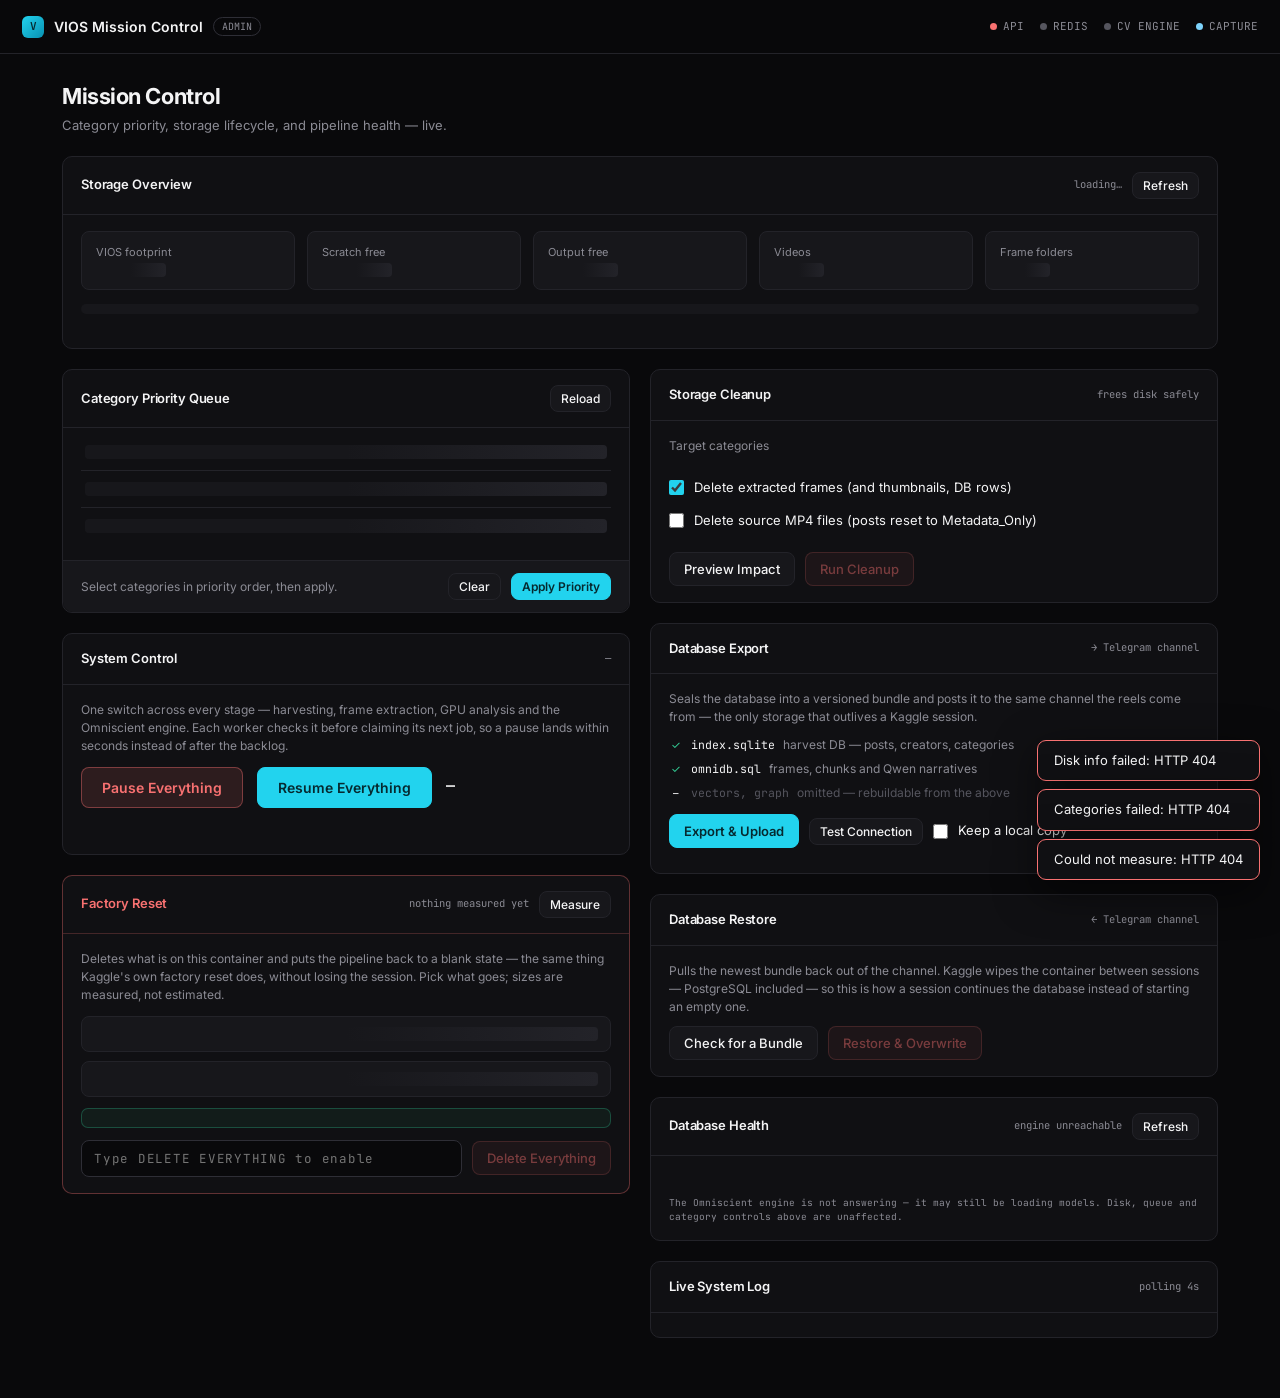
==== commit cbd6562c: "Capture tab: every input in one form, with the manual attached The engine had no front door. This ad" ====
--- a/admin_ui.html
+++ b/admin_ui.html
@@ -363,6 +363,10 @@
     <span class="pill"><span class="dot" id="dotApi"></span>API</span>
     <span class="pill"><span class="dot" id="dotRedis"></span>REDIS</span>
     <span class="pill"><span class="dot" id="dotCv"></span>CV ENGINE</span>
+    <a class="pill" href="/capture" id="captureLink"
+       style="text-decoration:none;color:inherit;border-color:#7DD3FC;cursor:pointer"
+       title="Instagram → Telegram capture">
+      <span class="dot" id="dotCapture" style="background:#7DD3FC"></span>CAPTURE</a>
   </div>
 </header>
 
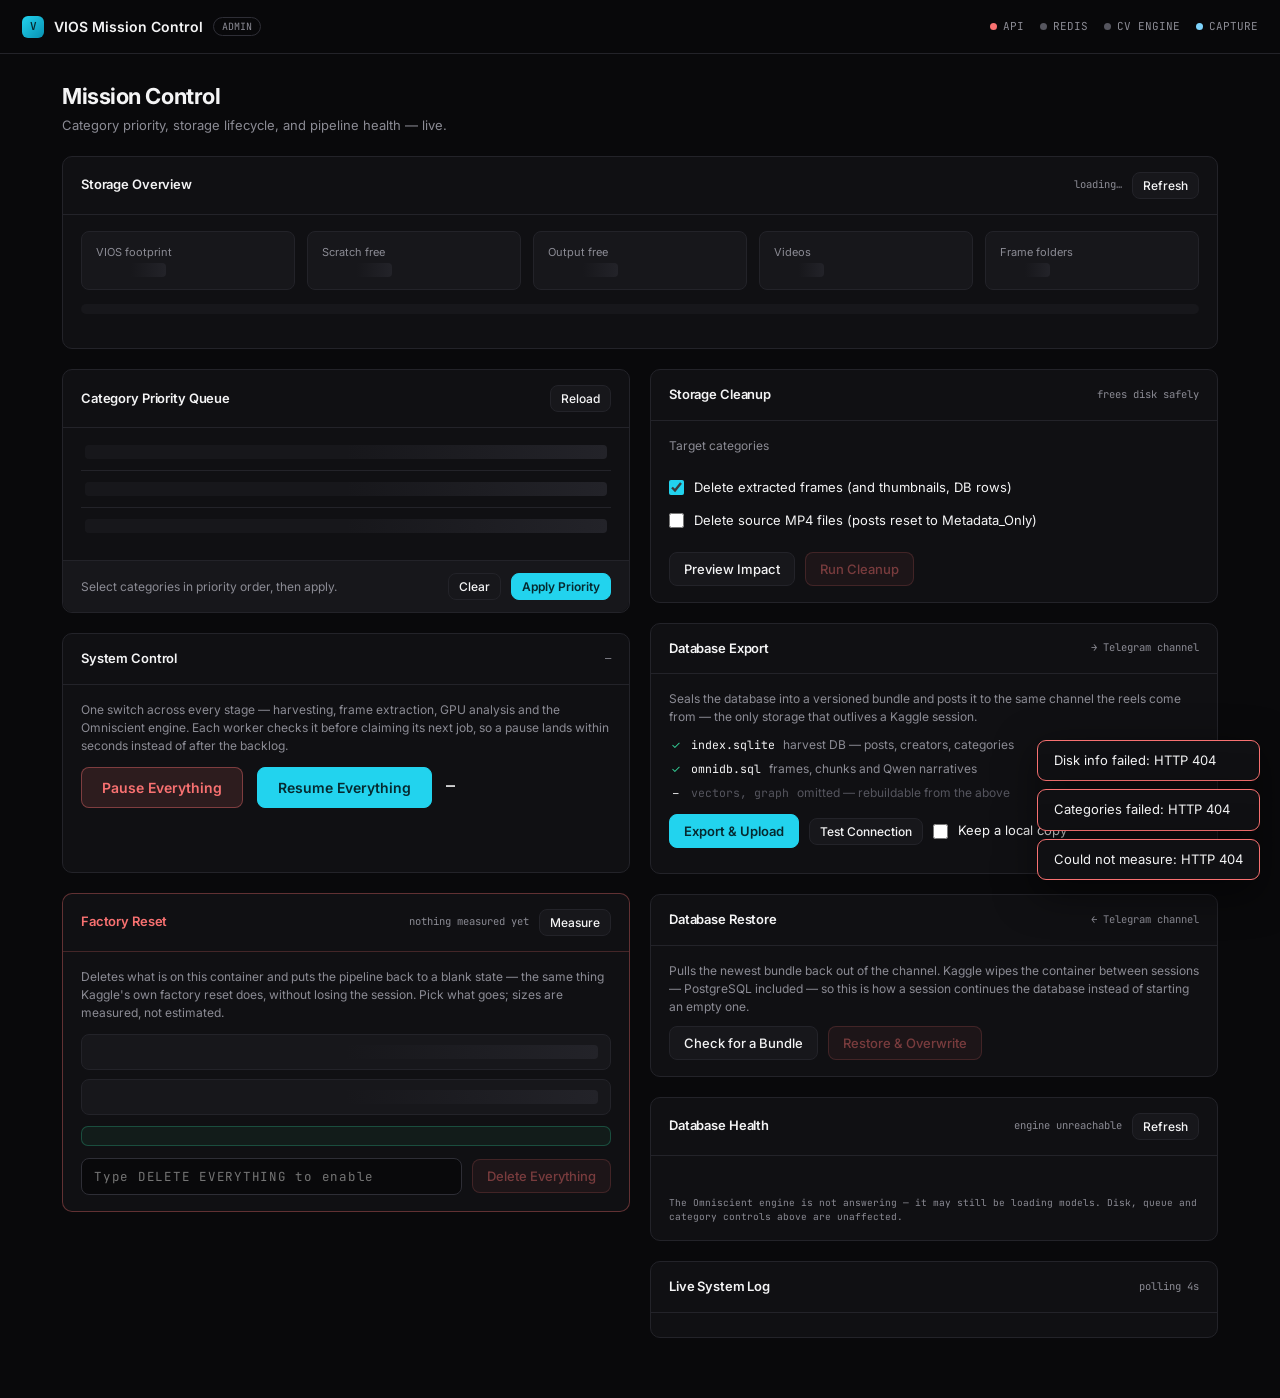
==== commit 9aff4635: "Every page knows about every other page Seven interfaces written at seven different times, none of t" ====
--- a/admin_ui.html
+++ b/admin_ui.html
@@ -443,6 +443,7 @@
           </div>
           <div class="comp-grid" id="compGrid"></div>
           <div class="qm-grid" id="qmGrid" style="margin-top:15px"></div>
+          <div id="svcBox" style="margin-top:18px"></div>
         </div>
       </section>
 
@@ -1427,6 +1428,39 @@
       ? entries.map(([k, v]) => `<div class="stat"><div class="lbl">${k.replace(/_/g, ' ')}</div><div class="val">${v}</div></div>`).join('')
       : '<div style="color:var(--text-dim);font-size:12px">No queue metrics available.</div>';
   } catch (e) { /* keep last known state */ }
+  loadServices();
+}
+
+/* The three databases behind the Omniscient layer. A red dot alone was never
+   actionable — "Neo4j unreachable" could be six different things and the boot
+   log that said which had long scrolled past. The reasons are printed here. */
+async function loadServices() {
+  const box = $('svcBox');
+  if (!box) return;
+  let d;
+  try { d = await api('/api/admin/services'); }
+  catch (e) { box.innerHTML = ''; return; }
+  const avail = d.available || {};
+  const diag = d.diagnostics || {};
+  const NAMES = {postgres: 'PostgreSQL', qdrant: 'Qdrant', neo4j: 'Neo4j'};
+  const WHAT = {
+    postgres: 'frame rows and narratives',
+    qdrant: 'vector search',
+    neo4j: 'the knowledge graph',
+  };
+  const rows = Object.keys(NAMES).map(k => {
+    const on = !!avail[k];
+    const why = (diag[k] || []).map(m =>
+      `<div style="color:var(--text-dim);font-size:12px;margin-left:18px">${esc(m)}</div>`).join('');
+    return `<div style="margin-bottom:8px">
+      <span class="dot ${on ? 'on' : 'off'}" style="margin-right:8px"></span>
+      <b>${NAMES[k]}</b>
+      <span style="color:var(--text-dim);font-size:12px">— ${on ? 'online' : 'off, so ' + WHAT[k] + ' is unavailable'}</span>
+      ${why}</div>`;
+  }).join('');
+  box.innerHTML = `<div style="font-size:12px;letter-spacing:.08em;color:var(--text-dim);
+    text-transform:uppercase;margin-bottom:10px">Omniscient databases
+    <span style="text-transform:none;letter-spacing:0">· ${esc(d.source || '')}</span></div>${rows}`;
 }
 
 /* ═══════ SYSTEM CONTROL ═══════
@@ -1721,5 +1755,6 @@
   setInterval(() => { if (!document.hidden) { loadDbHealth(); } }, 45000);
 })();
 </script>
+<script src="/sitemap.js" defer></script>
 </body>
 </html>
